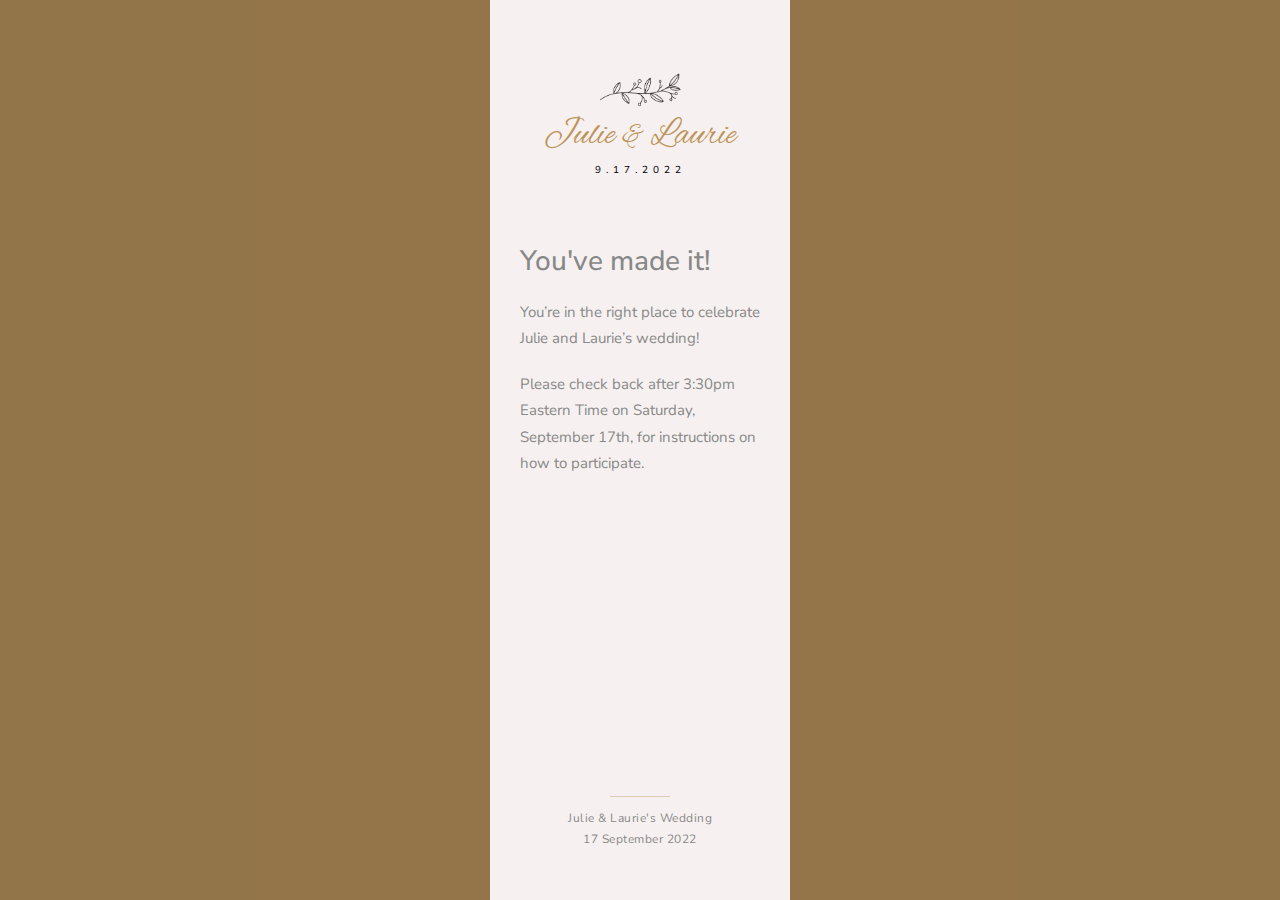
==== index.html @ 687106c5 "initial" ====
<!DOCTYPE html>
<!-- saved from url=(0063)/demo/html/olivia-enrico/demo1/index.html -->
<html lang="en" data-darkreader-mode="dynamic" data-darkreader-scheme="dark" class=" js flexbox canvas canvastext webgl no-touch geolocation postmessage websqldatabase indexeddb hashchange history draganddrop websockets rgba hsla multiplebgs backgroundsize borderimage borderradius boxshadow textshadow opacity cssanimations csscolumns cssgradients cssreflections csstransforms csstransforms3d csstransitions fontface generatedcontent video audio localstorage sessionstorage webworkers no-applicationcache svg inlinesvg smil svgclippaths">
  <head>
    <meta http-equiv="Content-Type" content="text/html; charset=UTF-8">
    
    <style class="darkreader darkreader--invert" media="screen"></style>

    <link rel="stylesheet" href="./assets/overrides.css"/>
    <link rel="stylesheet" href="./assets/base.css"/>

<style class="darkreader darkreader--inline" media="screen"></style>
<style class="darkreader darkreader--variables" media="screen"></style>
<style class="darkreader darkreader--root-vars" media="screen"></style>
<style class="darkreader darkreader--user-agent" media="screen"></style>
    
    <meta http-equiv="X-UA-Compatible" content="IE=edge">
    <title>Julie &amp; Laurie's Wedding</title>
    <meta name="viewport" content="width=device-width, initial-scale=1">
    <link rel="icon" type="image/png" href="/assets/favicon.png">
    <link rel="stylesheet" href="/assets/animate.css"><style class="darkreader darkreader--sync" media="screen"></style>
    <link rel="stylesheet" href="/assets/themify-icons.css"><style class="darkreader darkreader--sync" media="screen"></style>
    <link rel="stylesheet" href="/assets/bootstrap.css"><style class="darkreader darkreader--sync" media="screen"></style>
    <link rel="stylesheet" href="/assets/magnific-popup.css"><style class="darkreader darkreader--sync" media="screen"></style>
    <link rel="stylesheet" href="/assets/owl.carousel.min.css"><style class="darkreader darkreader--sync" media="screen"></style>
    <link rel="stylesheet" href="/assets/owl.theme.default.min.css"><style class="darkreader darkreader--sync" media="screen"></style>
    <link rel="stylesheet" href="/assets/style.css">
    <style class="darkreader darkreader--cors" media="screen"></style><style class="darkreader darkreader--sync" media="screen"></style>
    <script async="" src="/assets/js"></script>
    <meta name="darkreader" content="db9a3a7298bb480bab3e66927689d0e9">
    <style class="darkreader darkreader--override" media="screen"></style>
</head>
<body class="overridden">
    <!-- Preloader -->
    <div class="preloader" style="display: none;">
        <div class="lds-heart">
            <div></div>
        </div>
    </div>
    <!-- Main -->
    <div id="oliven-page">
         <!-- <a href="/" class="js-oliven-nav-toggle oliven-nav-toggle"><i></i></a> -->
        <!-- Sidebar Section -->
        <aside id="oliven-aside" class="overridden">
            <!-- Logo -->
            <div class="oliven-logo">
                <a href="/">
                    <img src="/assets/logo.png" alt="">
                    <span>Julie <small>&amp;</small> Laurie</span>
                    <h6>9.17.2022</h6>
                </a>
            </div>
            <!-- Menu -->
            <!-- <nav class="oliven-main-menu">
                <ul>
                    <li><a href="/demo/html/olivia-enrico/demo1/index.html#home">Home</a></li>
                    <li><a href="/demo/html/olivia-enrico/demo1/index.html#couple">Couple</a></li>
                    <li><a href="/demo/html/olivia-enrico/demo1/index.html#story">Our Story</a></li>
                    <li><a href="/demo/html/olivia-enrico/demo1/index.html#friends">Friends</a></li>
                    <li><a href="/demo/html/olivia-enrico/demo1/index.html#organization">Organization</a></li>
                    <li><a href="/demo/html/olivia-enrico/demo1/index.html#gallery">Gallery</a></li>
                    <li><a href="/demo/html/olivia-enrico/demo1/index.html#whenwhere">When &amp; Where</a></li>
                    <li><a href="/demo/html/olivia-enrico/demo1/index.html#rsvp">R.S.V.P</a></li>
                    <li><a href="/demo/html/olivia-enrico/demo1/index.html#gift">Gift Registry</a></li>
                    <li><a href="/demo/html/olivia-enrico/demo1/blog.html">Blog</a></li>
                </ul>
            </nav> -->
            <h3>You've made it! </h3>
            <p>You’re in the right place to celebrate Julie and Laurie’s wedding!</p>
             
            <p>Please check back after 3:30pm Eastern Time on Saturday, September 17th, for instructions on how to participate.</p>
            <!-- Sidebar Footer -->
            <div class="footer1"> <span class="separator"></span>
                <p>Julie &amp; Laurie's Wedding<br>17 September 2022</p>
            </div>
        </aside>
        <!-- Content Section -->
        <!-- jQuery -->
        <script src="/assets/jquery.min.js"></script>
        <script src="/assets/modernizr-2.6.2.min.js"></script>
        <script src="/assets/jquery.easing.1.3.js"></script>
        <script src="/assets/bootstrap.min.js"></script>
        <script src="/assets/jquery.waypoints.min.js"></script>
        <script src="/assets/sticky-kit.min.js"></script>
        <script src="/assets/isotope.js"></script>
        <script src="/assets/jquery.magnific-popup.min.js"></script>
        <script src="/assets/owl.carousel.min.js"></script>
        <script src="/assets/main.js"></script>
    </div>

<div style="position: static !important;"></div></body></html>
---- assets/overrides.css ----
body.overridden {
  background: rgba(189, 148, 90, 0.75);
}
body.overridden #oliven-aside {
  margin: 0 auto 0 auto;
  position: relative;
  min-height: 100vh;
  min-width: 300px;
}
body.overridden h2, 
body.overridden h3 {
  color: #888;
  font-family: 'Nunito Sans', sans-serif;
}
---- assets/base.css ----
.jfk-bubble.gtx-bubble,
.captcheck_answer_label>input+img,
span#closed_text>img[src^="https://www.gstatic.com/images/branding/googlelogo"],
span[data-href^="https://www.hcaptcha.com/"]>#icon,
#bit-notification-bar-iframe,
::-webkit-calendar-picker-indicator {
  filter: invert(100%) hue-rotate(180deg) brightness(95%) contrast(90%) !important;
}


[data-darkreader-inline-bgcolor] {
  background-color: var(--darkreader-inline-bgcolor) !important;
}
[data-darkreader-inline-bgimage] {
  background-image: var(--darkreader-inline-bgimage) !important;
}
[data-darkreader-inline-border] {
  border-color: var(--darkreader-inline-border) !important;
}
[data-darkreader-inline-border-bottom] {
  border-bottom-color: var(--darkreader-inline-border-bottom) !important;
}
[data-darkreader-inline-border-left] {
  border-left-color: var(--darkreader-inline-border-left) !important;
}
[data-darkreader-inline-border-right] {
  border-right-color: var(--darkreader-inline-border-right) !important;
}
[data-darkreader-inline-border-top] {
  border-top-color: var(--darkreader-inline-border-top) !important;
}
[data-darkreader-inline-boxshadow] {
  box-shadow: var(--darkreader-inline-boxshadow) !important;
}
[data-darkreader-inline-color] {
  color: var(--darkreader-inline-color) !important;
}
[data-darkreader-inline-fill] {
  fill: var(--darkreader-inline-fill) !important;
}
[data-darkreader-inline-stroke] {
  stroke: var(--darkreader-inline-stroke) !important;
}
[data-darkreader-inline-outline] {
  outline-color: var(--darkreader-inline-outline) !important;
}
[data-darkreader-inline-stopcolor] {
  stop-color: var(--darkreader-inline-stopcolor) !important;
}

:root {
  --darkreader-neutral-background: #121415;
  --darkreader-neutral-text: #cdc9c5;
  --darkreader-selection-background: #0049a2;
  --darkreader-selection-text: #dcdbd8;
}

html {
  background-color: #17191a !important;
}
html {
  color-scheme: dark !important;
}
html, body {
  background-color: #17191a;
}
html, body {
  border-color: #6d6659;
  color: #dcdbd8;
}
a {
  color: #308af2;
}
table {
  border-color: #505659;
}
::placeholder {
  color: #a9a299;
}
input:-webkit-autofill,
textarea:-webkit-autofill,
select:-webkit-autofill {
  background-color: #3d4100 !important;
  color: #dcdbd8 !important;
}
::selection {
  background-color: #0049a2 !important;
  color: #dcdbd8 !important;
}
::-moz-selection {
  background-color: #0049a2 !important;
  color: #dcdbd8 !important;
}

html,
body {
    -moz-osx-font-smoothing: grayscale;
    -webkit-font-smoothing: antialiased;
    -moz-font-smoothing: antialiased;
    font-smoothing: antialiased;
}
body {
    font-family: 'Nunito Sans', sans-serif;
    font-size: 15px;
    font-weight: 400;
    line-height: 1.75em;
    color: #888;
}


h1,
h2,
h3,
h4,
h5,
h6 {
    color: #000;
    font-family: 'Cormorant Garamond', serif;
    font-weight: 500;
    line-height: 1.25em;
    margin: 0 0 20px 0;
}

p {
    font-family: 'Nunito Sans', sans-serif;
    font-size: 15px;
    font-weight: 400;
    line-height: 1.75em;
    color: #888;
    margin: 0 0 20px;
}

ul {
    list-style-type: none;
}

a {
    color: #000;
    -webkit-transition: 0.5s;
    -o-transition: 0.5s;
    transition: 0.5s;
}
a:hover,
a:active,
a:focus {
    color: #000;
    outline: none;
    text-decoration: none !important;
}
a:link {
    text-decoration: none;
}
a:focus {
    outline: none;
}
img {
    width: 100%;
    height: auto;
}
.small,
small {
    font-size: 80%;
}
b,
strong {
    color: #000;
    font-weight: 600;
}
span,
a,
a:hover {
    display: inline-block;
    text-decoration: none;
    color: inherit;
}
hr {
    margin-top: 0px;
    margin-bottom: -20px;
    border: 0;
}

table,
th,
tr,
td {
    border: 1px solid #000;
}
th,
tr,
td {
    padding: 10px;
}


button,
input,
optgroup,
select,
textarea {
    font-family: 'Nunito Sans', sans-serif;
}
input[type="password"]:focus,
input[type="email"]:focus,
input[type="text"]:focus,
input[type="file"]:focus,
input[type="radio"]:focus,
input[type="checkbox"]:focus,
textarea:focus {
    outline: none;
    border: 1px solid #ececec;
}
input[type="password"],
input[type="email"],
input[type="text"],
input[type="file"],
textarea,
#message,
#search {
    max-width: 100%;
    margin-bottom: 15px;
    border: none;
    padding: 7px 15px;
    height: auto;
    background-color: #fff;
    -webkit-box-shadow: none;
    box-shadow: none;
    display: block;
    width: 100%;
    font-family: 'Nunito Sans', sans-serif;
    font-size: 15px;
    font-weight: 400;
    line-height: 1.75em;
    color: #000;
    background-image: none;
    border: 1px solid #ececec;
}
input:focus,
textarea:focus {
    border-bottom-width: 1px;
}
input[type="submit"],
input[type="reset"],
input[type="button"],
button {
    font-family: 'Nunito Sans', sans-serif;
    background: #BD945A;
    border: 1px solid #BD945A;
    color: #fff;
    padding: 15px 30px;
    margin: 0;
    font-weight: 400;
    position: relative;
    font-size: 12px;
    text-transform: uppercase;
    letter-spacing: 2px;
    border-radius: 0px;
}
input[type="submit"]:hover,
input[type="reset"]:hover,
input[type="button"]:hover,
button:hover {
    background-color: transparent;
    color: #000;
}
select {
    padding: 10px;
    border-radius: 5px;
}
input[type="radio"],
input[type="checkbox"] {
    display: inline;
}
label {
    color: #777;
    transition: all .3s cubic-bezier(.64, .09, .08, 1);
    display: inline-block;
    -moz-appearance: none;
    display: inline-block;
    vertical-align: middle;
        font-family: 'Nunito Sans', sans-serif;
    font-size: 15px;
    font-weight: 400;
    line-height: 1.75em;
    margin-bottom: 0;
}
input[type=radio]:after,
input[type=radio]:before {
    content: '';
    position: absolute;
    transition: all .3s cubic-bezier(.64, .09, .08, 1)
}
input[type=checkbox] {
    position: relative;
    cursor: pointer;
    margin: 5px 23px 15px 0px;;
    -moz-appearance: none;
     -webkit-appearance: none;
    width: 12px;
}
input[type=checkbox]:before {
    content: '';
    width: 18px;
    height: 18px;
    border: 1px solid #ececec;
    background: #fff;
    position: absolute;
    top: 0px;
    margin-left: -1px;
}
input[type=checkbox]:after {
    font-family: 'themify';
    content: '\e64c';
    color: #BD945A;
    background: transparent;
    position: absolute;
    top: 1px;
    margin-left: -1px;
    left: 0;
    width: 18px;
    height: 18px;
    border: none;
    display: -webkit-inline-flex;
    display: -ms-inline-flexbox;
    display: inline-flex;
    -webkit-align-items: center;
    -ms-flex-align: center;
    align-items: center;
    -webkit-justify-content: center;
    -ms-flex-pack: center;
    justify-content: center;
    opacity: 0;
    transition: opacity .3s cubic-bezier(.64, .09, .08, 1);
    will-change: opacity;
    font-size: 12px;
}
input[type=checkbox]:checked:after {
    opacity: 1
}
input[type=radio] {
    position: relative;
    cursor: pointer;
    margin: 5px 20px 15px 0px;
    -moz-appearance: none;
    -webkit-appearance: none;
    width: 10px;
}
input[type=radio]:before {
    background-color: #fff;
    width: 18px;
    height: 18px;
    border-radius: 50%;
    border: 1px solid #ccc;
    display: inline-block;
    top: 0px;
    left: -4px;
    background-image: radial-gradient(circle, #BD945A 50%, #fff 70%);
    background-size: 0;
    background-position: 50% 50%;
    background-repeat: no-repeat;
    will-change: background-size;
    z-index: 2;
}
input[type=radio]:after {
    width: 20px;
    height: 20px;
    background: #fff;
    border-radius: 50%
}
input[type=radio]:checked:before {
    background-size: 14px 14px
}
.mb-15 {
    margin-bottom: 15px;
}

.form-control {
    -webkit-appearance: none;
    -moz-appearance: none;
    appearance: none;
    -webkit-box-shadow: none;
    box-shadow: none;
    background: transparent;
    border: none;
    border-bottom: 0px solid #e5e5e5;
    height: 54px;
    -webkit-border-radius: 0;
    -moz-border-radius: 0;
    -ms-border-radius: 0;
    border-radius: 0;
    padding: 0;
    font-family: 'Cormorant Garamond', serif;
    font-size: 18px;
    line-height: 1.75em;
    font-weight: 400;
}
.form-control:active,
.form-control:focus {
    outline: none;
    -webkit-box-shadow: none;
    box-shadow: none;
    background-color: #fff;
    border: 1px solid #ececec;
}
#message {
    font-family: 'Nunito Sans', sans-serif;
    height: 130px;
    padding: 12px;
    border: 1px solid #ececec;
}

.p-40 {
        padding: 40px
}

.mb-0 {
    margin-bottom: 0;
}
.mb-30 {
    margin-bottom: 30px;
}
.mb-60 {
    margin-bottom: 60px;
}

.container-fluid {
    padding-right: 30px;
    padding-left: 30px;
}
.container {
    padding-right: 60px;
    padding-left: 60px;
}
.section-padding {
    padding-top: 100px;
    padding-bottom: 100px;
}
.js .animate-box {
    opacity: 0;
}
.clear {
    clear: both;
}
.o-hidden {
    overflow: hidden;
}
.pos-re {
    position: relative;
}
.full-width {
    width: 100% !important;
}
.bg-img {
    background-size: cover;
    background-repeat: no-repeat;
}
.bg-fixed {
    background-attachment: fixed;
}
.bg-cover {
    background-size: cover !important;
}
.v-middle {
    position: absolute;
    width: 100%;
    top: 50%;
    left: 0;
    -webkit-transform: translate(0%, -50%);
    transform: translate(0%, -50%);
}
.valign {
    display: -webkit-box;
    display: -ms-flexbox;
    display: flex;
    -webkit-box-align: center;
    -ms-flex-align: center;
    align-items: center;
}
.bg-pink {
    background-color: #faf8f7;
}
.bg-white {
    background-color: #fff;
}


::-webkit-scrollbar {
    width: 0px;
}
::-webkit-scrollbar-track {
    background: #fff;
}
::-webkit-scrollbar-thumb {
    background: #BD945A;
}
::-webkit-scrollbar-thumb:hover {
    background: #BD945A;
}




::-webkit-selection {
    color: #fff;
    background: rgba(189, 148, 90, 0.75);
}
::-moz-selection {
    color: #fff;
    background: rgba(189, 148, 90, 0.75);
}
::selection {
    color: #fff;
    background: rgba(189, 148, 90, 0.75);
}



.owl-theme .owl-nav.disabled + .owl-dots {
    line-height: .7;
}
.owl-theme .owl-dots .owl-dot span {
    width: 6px;
    height: 6px;
    margin: 0 2px;
    border-radius: 50%;
    background: rgba(0, 0, 0, 0.2);
}
.owl-theme .owl-dots .owl-dot.active span,
.owl-theme .owl-dots .owl-dot:hover span {
    background: #BD945A;
}
.owl-theme .owl-nav [class*=owl-] {
    background-color: #BD945A;
    width: 30px;
    height: 30px;
    line-height: 25px;
    border-radius: 50%;
}
.owl-theme .owl-nav [class*=owl-] {
    color: #FFF;
    font-size: 12px;
    margin: 5px;
    padding: 4px 7px;
    background: #BD945A;
    display: inline-block;
    cursor: pointer;
    border-radius: 3px;
}
.owl-theme .owl-nav [class*=owl-] {
    background-color: transparent;
    border: 1px solid rgba(255, 255, 255, 0.6);
    width: 30px;
    height: 30px;
    line-height: 25px;
    border-radius: 50%;
    color: rgba(255, 255, 255, 0.6);
}
.owl-theme .owl-nav [class*=owl-]:hover {
    background-color: transparent;
    border: 1px solid #BD945A;
    color: #BD945A;
}



#oliven-page {
    width: 100%;
    overflow: hidden;
    position: relative;
}
#oliven-aside {
    padding: 60px 30px;
    width: 22%;
    position: fixed;
    bottom: 0;
    top: 0;
    left: 0;
    overflow-y: scroll;
    z-index: 1001;
    background: #F6F1F0;
    -webkit-transition: 0.5s;
    -o-transition: 0.5s;
    transition: 0.5s;
    scrollbar-width: none;
}


/* @media screen and (max-width: 1200px) {
    #oliven-aside {
        width: 30%;
    }
}
@media screen and (max-width: 768px) {
    #oliven-aside {
        width: 270px;
        -moz-transform: translateX(-270px);
        -webkit-transform: translateX(-270px);
        -ms-transform: translateX(-270px);
        -o-transform: translateX(-270px);
        transform: translateX(-270px);
        padding-top: 30px;
    }
} */
#oliven-aside .oliven-logo {
    text-align: center;
    font-family: 'Cormorant Garamond', serif;
    font-size: 40px;
    font-weight: 600;
    text-transform: uppercase;
    margin-bottom: 60px;
    display: block;
    width: 100%;
    position: relative;
    color: #000;
    line-height: 1.2em;
    letter-spacing: 0px;
}
#oliven-aside .oliven-logo span {
        font-family: 'Alex Brush', cursive;
    font-weight: 400;
    text-transform: none;
    text-align: center;
    font-size: 24px;
    color: #fff;
}
#oliven-aside .oliven-logo h6 {
    font-family: 'Nunito Sans', sans-serif;
    font-weight: 400;
    text-transform: none;
    text-align: center;
    font-size: 10px;
    letter-spacing: 5px;
    color: #000;
    margin-bottom: 5px;
}
#oliven-aside .oliven-logo img {
    width: 90px;
    margin-bottom: 0px;
}
@media screen and (max-width: 768px) {
    #oliven-aside .oliven-logo {
        margin-bottom: 60px;
    }
}
#oliven-aside .oliven-logo a {
    display: inline-block;
}
#oliven-aside .oliven-logo a span {
    display: block;
    font-size: 36px;
    color: #BD945A;
    font-family: 'Alex Brush', cursive;
    font-weight: 400;
    display: block;
    margin-top: 0px;
    text-align: center;
    line-height: 1.5em;
}
#oliven-aside .oliven-logo a i {
    color: #fff;
    font-size: 16px;
    vertical-align: super;
}
#oliven-aside .oliven-main-menu ul {
    text-align: center;
    margin: 0;
    padding: 0;
}
@media screen and (max-width: 768px) {
    #oliven-aside .oliven-main-menu ul {
        margin: 0 0 30px 0;
    }
}
#oliven-aside .oliven-main-menu ul li {
    margin: 3px 0 3px 0;
    padding: 0 0 3px 0;
    list-style: none;
}
#oliven-aside .oliven-main-menu ul li a {
    color: #000;
    text-decoration: none;
    position: relative;
    padding: 0;
    font-family: 'Cormorant Garamond', serif;
    font-weight: 400;
    font-size: 17px;
    line-height: 1.5em;
    letter-spacing: 0.5px;
    -webkit-transition: 0.3s;
    -o-transition: 0.3s;
    transition: 0.3s;
    border-bottom: 1px solid transparent;
}
#oliven-aside .oliven-main-menu ul li a:hover {
    border-bottom: 1px solid #BD945A;
    -webkit-transition: all .5s ease-in-out;
    transition: all .5s ease-in-out
}
#oliven-aside .oliven-main-menu ul li.oliven-active a {
    color: #BD945A;
}
#oliven-aside .oliven-main-menu ul li.oliven-active a:after {
    visibility: visible;
    -webkit-transform: scaleX(1);
    -moz-transform: scaleX(1);
    -ms-transform: scaleX(1);
    -o-transform: scaleX(1);
    transform: scaleX(1);
}
#oliven-aside .oliven-main-menu ul li a span:hover {
    color: #000;
}
#oliven-aside .footer1 {
    position: absolute;
    bottom: 30px;
    right: 0;
    left: 0;
    text-align: center;
}
#oliven-aside .footer1 p {
    font-size: 12px;
    color: #888;
    letter-spacing: 0.5px;
}
#oliven-aside .footer1 img {
    width: 75px;
}
#oliven-aside .footer1 a {
    color: #BD945A;
}
#oliven-aside .separator {
    width: 60px;
    position: relative;
    display: inline-block;
    vertical-align: middle;
     border-bottom: 1px solid rgba(189, 148, 90,0.4);
    margin: 5px auto;
}
@media screen and (max-width: 768px) {
    #oliven-aside .footer1 {
        position: relative;
        padding-top: 60px;
    }
}



#oliven-main {
    width: 78%;
    float: right;
    -webkit-transition: 0.5s;
    -o-transition: 0.5s;
    transition: 0.5s;
}
/* @media screen and (max-width: 1200px) {
    #oliven-main {
        width: 70%;
    }
}
@media screen and (max-width: 768px) {
    #oliven-main {
        width: 100%;
    }
} */



.oliven-nav-toggle {
    cursor: pointer;
    text-decoration: none;
}
.oliven-nav-toggle.active i::before,
.oliven-nav-toggle.active i::after {
    background: #fff;
}
.oliven-nav-toggle.dark.active i::before,
.oliven-nav-toggle.dark.active i::after {
    background: #000;
}
.oliven-nav-toggle:hover,
.oliven-nav-toggle:focus,
.oliven-nav-toggle:active {
    outline: none;
    border-bottom: none !important;
}
.oliven-nav-toggle i {
    position: relative;
    display: -moz-inline-stack;
    display: inline-block;
    zoom: 1;
    width: 19px;
    height: 1px;
    color: #fff;
    font: bold 14px/.4 Helvetica;
    text-transform: uppercase;
    text-indent: -55px;
    background: #fff;
    -webkit-transition: all .2s ease-out;
    -o-transition: all .2s ease-out;
    transition: all .2s ease-out;
    top: -4px;
}
.oliven-nav-toggle i::before,
.oliven-nav-toggle i::after {
    content: '';
    width: 20px;
    height: 1px;
    background: #fff;
    position: absolute;
    left: 0;
    -webkit-transition: 0.2s;
    -o-transition: 0.2s;
    transition: 0.2s;
}
.oliven-nav-toggle.dark i {
    position: relative;
    color: #000;
    background: #000;
    -webkit-transition: all .2s ease-out;
    -o-transition: all .2s ease-out;
    transition: all .2s ease-out;
}
.oliven-nav-toggle.dark i::before,
.oliven-nav-toggle.dark i::after {
    background: #000;
    -webkit-transition: 0.2s;
    -o-transition: 0.2s;
    transition: 0.2s;
}
.oliven-nav-toggle i::before {
    top: -7px;
}
.oliven-nav-toggle i::after {
    bottom: -7px;
}
.oliven-nav-toggle:hover i::before {
    top: -10px;
}
.oliven-nav-toggle:hover i::after {
    bottom: -10px;
}
.oliven-nav-toggle.active i {
    background: transparent;
}
.oliven-nav-toggle.active i::before {
    top: 0;
    -webkit-transform: rotateZ(45deg);
    -moz-transform: rotateZ(45deg);
    -ms-transform: rotateZ(45deg);
    -o-transform: rotateZ(45deg);
    transform: rotateZ(45deg);
}
.oliven-nav-toggle.active i::after {
    bottom: 0;
    -webkit-transform: rotateZ(-45deg);
    -moz-transform: rotateZ(-45deg);
    -ms-transform: rotateZ(-45deg);
    -o-transform: rotateZ(-45deg);
    transform: rotateZ(-45deg);
}
.oliven-nav-toggle {
    position: fixed;
    left: 0px;
    top: 0px;
    z-index: 9999;
    cursor: pointer;
    opacity: 1;
    visibility: hidden;
    padding: 12px 15px;
    -webkit-transition: 0.5s;
    -o-transition: 0.5s;
    transition: 0.5s;
    background: #BD945A;
    margin: 15px 30px;
    border-radius: 50%;
}
@media screen and (max-width: 768px) {
    .oliven-nav-toggle {
        opacity: 1;
        visibility: visible;
    }
}
body.offcanvas {
    overflow-x: hidden;
}
body.offcanvas #oliven-aside {
    -moz-transform: translateX(0);
    -webkit-transform: translateX(0);
    -ms-transform: translateX(0);
    -o-transform: translateX(0);
    transform: translateX(0);
    width: 270px;
    z-index: 999;
    position: fixed;
}
body.offcanvas #oliven-main,
body.offcanvas .oliven-nav-toggle {
    top: 0;
    -moz-transform: translateX(270px);
    -webkit-transform: translateX(270px);
    -ms-transform: translateX(270px);
    -o-transform: translateX(270px);
    transform: translateX(270px);
}



.header {
    min-height: 100vh;
    overflow: hidden;
}
.header .caption .o-hidden {
    display: inline-block;
}
.header .caption h5 {
   font-family: 'Nunito Sans', sans-serif;
    font-size: 20px;
    font-weight: 400;
    letter-spacing: 5px;
    margin-bottom: 0;
    color: #fff;
    text-transform: uppercase;
}
.header .caption h1 {
    font-family: 'Alex Brush', cursive;
    font-weight: 400;
    margin: 0 0 15px 0;
    font-size: 120px;
    color: #FFF;
    display: block;
    line-height: 1em;
    position: relative;
}
.header .caption p {
    color: #fff;
}
@media screen and (max-width: 991px) {
    .header {
        background-position: center center;
    }
    .header .caption h1 {
        font-size: 40px;
    }
    .header .caption h5 {
        font-size: 12px;
    }
}

.header .arrow {
    position: relative;
    top: 27vh;
    width: 100%;
    text-align: center;
    z-index: 8;
}
.header .arrow.bounce {
    -webkit-animation: bounce 2s infinite;
    animation: bounce 2s infinite;
}
.header .arrow i {
    position: relative;
    display: inline-block;
    width: 40px;
    height: 40px;
    line-height: 40px;
    color: #fff;
    font-size: 20px;
}
.header .arrow i:hover:after {
    -webkit-transform: scale(1.2);
    transform: scale(1.2);
    opacity: 0;
    -webkit-transition: all .5s;
    transition: all .5s;
}



.oliven-title {
    color: #000;
    font-family: 'Cormorant Garamond', serif;
    margin-bottom: 0px;
    font-weight: 500;
    font-size: 30px;
    letter-spacing: 1px;
    text-transform: uppercase;
}
.oliven-title span {
    display: block;
}
.oliven-story-title {
    color: #000;
    font-family: 'Cormorant Garamond', serif;
    font-weight: 500;
    font-size: 30px;
    letter-spacing: 1px;
    text-transform: uppercase;
}

.oliven-story-subtitle {
    display: block;
    position: relative;
    top: 12px;
    font-family: 'Alex Brush', cursive;
    font-weight: 400;
    font-size: 30px;
    color: #BD945A;
    line-height: 1.25em;
    margin-bottom: 10px;
}
.oliven-couple-title {
     display: block;
    position: relative;
    top: 12px;
    font-family: 'Alex Brush', cursive;
    font-weight: 400;
    font-size: 60px;
    color: #BD945A;
    line-height: 1.5em;
    margin-bottom: 5px;
}
.oliven-couple-subtitle {
    color: #000;
    font-family: 'Cormorant Garamond', serif;
    font-weight: 400;
    font-size: 18px;
    margin-bottom: 0;
}
.oliven-title-meta {
    display: block;
    position: relative;
    top: 12px;
    font-family: 'Alex Brush', cursive;
    font-weight: 400;
    font-size: 30px;
    color: #BD945A;
    line-height: 1.5em;
    margin-bottom: 10px;
}



.bridegroom .item {
  padding: 30px;
  border-radius: 0px;
  background: #fff;
  position: relative;
  overflow: hidden;
}
.bridegroom .img {
  width: 140px;
  height: 140px;
  border-radius: 50%;
  overflow: hidden;
  float: left;
}
.bridegroom .info {
  margin-left: 160px;
}
.bridegroom .info h6 {
    font-size: 24px;
    margin-bottom: 5px;
}
.bridegroom .info h6 i {
    color: #BD945A;
    font-size: 16px;
}
.bridegroom .info span {
      color: #BD945A;
    font-size: 24px;
    font-weight: 400;
    font-family: 'Alex Brush', cursive;
}
.bridegroom .info p {
    margin-top: 10px;
}
.bridegroom .info .social {
  margin-top: 10px;
}
.bridegroom .info .social a {
  text-align: center;
  width: 35px;
  height: 35px;
  line-height: 35px;
  border-radius: 50%;
  border: 1px solid #eee;
  color: #888;
  margin-right: 10px;
  font-size: 12px;
}
.bridegroom .info .social a:hover {
  background-color: #BD945A;
  border-color: #BD945A;
  color: #fff;
}
.bridegroom .toright .img {
  float: right;
}
.bridegroom .toright .info {
  margin-left: 0;
  margin-right: 160px;
  text-align: right;
}
.bridegroom .toright .info .social a {
  margin-right: 0;
  margin-left: 10px;
}

@media screen and (max-width: 991px) {
.bridegroom .img {
    margin: auto;
    float: none !important;
}
.bridegroom .info {
    margin: 30px 0 0 0 !important;
}
    
    .bridegroom .item, .bridegroom .toright .info {
    text-align: center;
}
    
    }



#countdown {
    text-align: center;
}
#countdown .section-head {
    margin-bottom: 15px;
    z-index: 1;
}
#countdown .section-head span {
    display: block;
    position: relative;
    font-family: 'Nunito Sans', sans-serif;
    font-weight: 400;
    font-size: 18px;
    color: #fff;
    margin-bottom: 0;
}
#countdown .section-head h4 {
    position: relative;
    color: #fff;
    font-family: 'Alex Brush', cursive;
    font-weight: 400;
    font-size: 60px;
    margin-bottom: 0;
}
#countdown .section-head p {
        color: #FFF;
    font-size: 24px;
    margin-bottom: 0;
}
#countdown ul{
    margin-bottom: 0;
    padding: 0;
}
#countdown li {
        font-family: 'Nunito Sans', sans-serif;
    font-weight: 400;
    display: inline-block;
    font-size: 15px;
    list-style-type: none;
    padding: 15px;
    color: #fff;
    line-height: 3em;
    text-align: center;
    text-transform: uppercase;
    letter-spacing: 2px;
}
#countdown li span {
      display: block;
    font-family: 'Nunito Sans', sans-serif;
    font-size: 60px;
    font-weight: 700;
    color: #fff;
    letter-spacing: -1px;
}
@media all and (max-width: 768px) {
  #countdown li {
    font-size: 12px;
    padding: 15px;
  }
  #countdown li span {
    font-size: 60px;
  }
}



.story .story-img {
    position: relative;
}
.story .story-img .img {
    padding: 0 30px 30px 15px;
    position: relative;
}
.story .story-img .img:before {
    content: '';
    position: absolute;
    top: 30px;
    right: 0;
    left: 45px;
    bottom: 0;
    border: 10px solid #BD945A;
}
.story .story-img .img img {
    position: relative;
    z-index: 2;
}
.story .story-img:after {
    content: '';
    width: 90%;
    position: absolute;
    top: -18%;
    bottom: -25%;
    left: 0;
    background-image: url("https://duruthemes.com/demo/html/olivia-enrico/demo1/images/dots.png");
    background-repeat: repeat;
    z-index: -1;
}

.story-img-2 {
    background-size: cover;
    background-position: center center;
    background-repeat: no-repeat;
    position: relative
}

.story-img .story-img-2 {
    width: 30% !important;
    height: 120px;
    position: absolute;
    top: 15px;
    right: 45px;
    z-index: 3;
}



.story-wedding {
    -webkit-animation: rotation 12s infinite linear;
}
@-webkit-keyframes rotation {
    from {
        -webkit-transform: rotate(0deg);
    }
    to {
        -webkit-transform: rotate(359deg);
    }
}


@media screen and (max-width: 991px) {
.story-img .story-img-2 {
    width: 30% !important;
    height: 135px;
    position: absolute;
    top: 40px;
    right: 45px;
}
}


@media screen and (max-width: 768px) {
    .story-img .story-img-2 {
    width: 40% !important;
    height: 120px;
    position: absolute;
    top: 15px;
    right: 45px;
    }
}



.friends .item {
    padding: 30px;
    border-radius: 10px;
    position: relative;
    overflow: hidden;
    background-color: #fff;
}
.friends .img {
    width: 140px;
    height: 140px;
    border-radius: 50%;
    overflow: hidden;
    float: left;
}
.friends .info {
    margin-left: 160px;
}
.friends .info h6 {
    font-size: 24px;
    margin-bottom: 0;
}
.friends .info span {
    color: #BD945A;
    font-size: 24px;
    font-weight: 400;
    font-family: 'Alex Brush', cursive;
    margin-bottom: 10px;
}
.friends .info p {
    margin-bottom: 0;
}
.friends .toright .img {
    float: right;
}
.friends .toright .info {
    margin-left: 0;
    margin-right: 160px;
    text-align: right;
}
@media screen and (max-width: 991px) {
    .friends .item,
    .friends .toright .info {
        text-align: center;
    }
    .friends .img {
        margin: auto;
        float: none !important;
    }
    .friends .info {
        margin: 30px 0 0 0 !important;
    }
}



.organization .bord-box {
  overflow: hidden; 
}
.organization .item-box {
  padding: 60px 30px;
  height: 100%;
  background-color: #fff;
  border: 1px solid #F6F1F0;
  border-right: 0;
  -webkit-transition: all .4s;
  -o-transition: all .4s;
  transition: all .4s; }
.organization .item-box:last-of-type {
    border-right: 1px solid #F6F1F0; 
}
.organization .item-box:hover {
    background-color: rgba(0, 0, 0, 0.6);
    color: #fff; }
.organization .item-box:hover p {
      color: #fff; 
}
.organization .item-box:hover .title {
      color: #FFF; 
}
.organization .item-box .numb {
    font-size: 75px;
    margin-bottom: 15px;
    color: transparent;
    -webkit-text-stroke: 1px #BD945A; 
}
.organization .item-box .title {
   font-size: 21px;
    margin-top: 10px;
    margin-bottom: 15px;
    text-transform: uppercase;
    font-family: 'Cormorant Garamond', serif;
    color: #000;

}
.organization .item-box.bg-img {
    position: relative;
    border: 0;
    z-index: 2; }
.organization .item-box.bg-img:hover:after {
      background: rgba(0, 0, 0, 0.4); 
}
.organization .item-box.bg-img:after {
      content: '';
      position: absolute;
      top: 0;
      left: 0;
      right: 0;
      bottom: 0;
      background: #fff;
      -webkit-transition: all .4s;
      -o-transition: all .4s;
      transition: all .4s;
      z-index: -1; 
}
.organization.item-box:hover .numb, .organization.item-box:hover .title {
      color: #fff; 
}



.seeyou .section-head span {
    color: #fff;
    font-size: 30px;
    margin-bottom: 0;
}
.seeyou .section-head h3 {
    display: block;
    position: relative;
    top: 12px;
    font-family: 'Nunito Sans', sans-serif;
    font-weight: 700;
    font-size: 50px;
    color: #fff;
    margin-bottom: 0;
    line-height: 1em;
}
.seeyou .section-head h4 {
    position: relative;
    color: #fff;
    font-family: 'Alex Brush', cursive;
    font-weight: 400;
    font-size: 60px;
    margin-bottom: 0;
}



.gallery-menu li a {
        cursor: pointer;
    display: block;
    color: #888;
    margin-bottom: 5px;
    padding: 5px 15px;
    transition: all 0.5s;
    margin-top: 5px;
}
.gallery-menu a.active,
.gallery-menu a:hover {
       color: #fff;
    background-color: #BD945A;
}
.gallery-item {
    position: relative;
    padding: 15px;
}
.gallery-box {
    overflow: hidden;
    position: relative;
}
.gallery-box .gallery-img {
    position: relative;
    overflow: hidden;
    border-radius: 0;
}
.gallery-box .gallery-img:after {
    content: " ";
    display: block;
    width: 100%;
    height: 100%;
    position: absolute;
    top: 0;
    left: 0;
    border-radius: 0;
    transition: all 0.27s cubic-bezier(0.3, 0.1, 0.58, 1);
}
.gallery-box .gallery-img>img {
    transition: all 0.3s cubic-bezier(0.3, 0.1, 0.58, 1);
    border-radius: 0;
}
.gallery-box .gallery-detail {
    opacity: 0;
    color: #FFF;
    width: 100%;
    padding: 20px;
    box-sizing: border-box;
    position: absolute;
    left: 0;
    overflow: hidden;
    transition: all 0.27s cubic-bezier(0.3, 0.1, 0.58, 1);
    text-align: center;
}
.gallery-box .gallery-detail h4 {
    font-family: 'Alex Brush', cursive;
    font-weight: 400;
    font-size: 24px;
    color: #fff;
}
.gallery-box .gallery-detail p {
    color: #fff;
}
.gallery-box:hover .gallery-detail {
    top: 50%;
    transform: translate(0, -50%);
    opacity: 1;
}
.gallery-box:hover .gallery-img:after {
    background: rgba(0, 0, 0, 0.4);
}
.gallery-box:hover .gallery-img>img {
    transform: scale(1.05);
}



.whenwhere .item {

}
.whenwhere .item .whenwhere-img {
    position: relative;
    overflow: hidden;
}
.whenwhere .item .whenwhere-img:hover img {
    -webkit-transform: scale(1.1);
    transform: scale(1.1);
}
.whenwhere .item .whenwhere-img img {
    -webkit-transition: all .5s;
    transition: all .5s;
}
.whenwhere .item .content {
    padding: 20px 20px 30px 20px;
    background: #fff;
}
.whenwhere .item .content .tag a {
    color: #888;
    font-style: italic;
}
.whenwhere .item .content .tag a:hover {
    color: #BD945A;
}
.whenwhere .item .content h5 {
    font-size: 21px;
    margin-top: 10px;
    margin-bottom: 15px;
    text-transform: uppercase;
}
.whenwhere .item .content p i {
    color: #BD945A;
}
.whenwhere-entry {
    width: 100%;
    float: left;
    background: #fff;
    margin-bottom: 60px;
    box-shadow: 0 25px 75px rgba(0, 0, 0, 0.05);
}
@media screen and (max-width: 768px) {
    .whenwhere-entry {
        margin-bottom: 45px;
    }
}
.whenwhere-entry .whenwhere-img {
    width: 100%;
    float: left;
    overflow: hidden;
    position: relative;
    z-index: 1;
    margin-bottom: 20px;
}
.whenwhere-entry .whenwhere-img img {
    position: relative;
    max-width: 100%;
    -webkit-transform: scale(1);
    -moz-transform: scale(1);
    -ms-transform: scale(1);
    -o-transform: scale(1);
    transform: scale(1);
    -webkit-transition: 0.3s;
    -o-transition: 0.3s;
    transition: 0.3s;
}
.whenwhere-entry .desc {
    padding: 20px;
}
.whenwhere-entry .desc h3 {
    font-size: 24px;
    line-height: 1.2em;
    font-weight: 400;
    margin-bottom: 15px;
}
.whenwhere-entry .desc h3 a {
    color: #000;
    text-decoration: none;
    font-family: 'Nunito Sans', sans-serif;
    font-weight: 500;
    font-size: 20px;
    text-transform: uppercase;
    letter-spacing: 1px;
}
.whenwhere-entry:hover .whenwhere-img img {
    -webkit-transform: scale(1.1);
    -moz-transform: scale(1.1);
    -ms-transform: scale(1.1);
    -o-transform: scale(1.1);
    transform: scale(1.1);
}



.gift {
    background-color: #fff;
    padding: 30px 0;
}
.gift .owl-carousel {
    margin: 30px 0;
}
.gift .client-logo {
    opacity: 1;
    line-height: 0;
}
.gift .client-logo:hover {
    opacity: 1;
}

.gift img {
    -webkit-filter: grayscale(100%);
    filter: grayscale(100%);
    -webkit-transition: all .5s;
    transition: all .5s;
}

.gift img:hover {
    -webkit-filter: none;
    filter: none;
}




.btn {
    padding: 0;
}
.buttono {
    position: relative;
    line-height: 1em;
}
.buttono a {
    font-family: 'Nunito Sans', sans-serif;
    background: #BD945A;
    border: 1px solid #BD945A;
    color: #fff;
    padding: 10px 20px;
    margin: 0;
    font-weight: 500;
    position: relative;
    font-size: 12px;
    text-transform: uppercase;
    letter-spacing: 2px;
}
.buttono a:after {
    content: '';
    width: 0;
    height: 100%;
    position: absolute;
    bottom: 0;
    left: 100%;
    z-index: 1;
    background: #fff;
    color: #000;
    -webkit-transition: all 0.3s ease;
    transition: all 0.3s ease;
}
.buttono a span {
    position: relative;
    z-index: 2;
}
.buttono a:hover:after {
    width: 100%;
    left: 0;
    -webkit-transition: width 0.3s ease;
    transition: width 0.3s ease;
}

.buttono a:hover,
.buttono a:hover span {
    color: #000;
}



.footer2 {
    padding: 90px 30px;
    background: #faf8f7;
}
.footer2 img { 
    width: 90px;
    margin-bottom: 10px;
}
.footer2 h2,
.footer2 h2 a {
    font-family: 'Cormorant Garamond', serif;
    font-size: 36px;
    font-weight: 500;
    display: block;
    width: 100%;
    position: relative;
    color: #000;
    line-height: 1em;
    letter-spacing: 0px;
    margin-bottom: 0;
}
.footer2 h2 a span,
.footer2 h2 span {
     display: block;
    font-family: 'Alex Brush', cursive;
    font-weight: 400;
    color: #000;
}
.footer2 h2 a i {
    color: #000;
    font-size: 16px;
    vertical-align: super;
}
.footer2 h6 {
    color: #888;
    margin-bottom: 0;
    text-transform: uppercase;
    letter-spacing: 2px;
    font-size: 14px;
}
.footer2 p {
    font-family: 'Cormorant Garamond', serif;
    font-size: 18px;
    font-style: italic;
    color: #888;
}
.footer2 .copyright {
    color: #888;
}
@media screen and (max-width: 768px) {
    .footer2 {
        padding: 100px 30px 80px 30px;
        text-align: center;
    }
}



.preloader{
  width: 100%;
  height: 100%;
  background: #fff;
  position: fixed;
  top: 0;
  left: 0;
  z-index: 10000;
  display: flex;
  align-items: center;
  justify-content: center;
}

.lds-heart {
  display: inline-block;
  position: relative;
  width: 64px;
  height: 64px;
  transform: rotate(45deg);
  transform-origin: 32px 32px;
}
.lds-heart div {
  top: 23px;
  left: 19px;
  position: absolute;
  width: 26px;
  height: 26px;
  background: #BD945A;
  animation: lds-heart 1.2s infinite cubic-bezier(0.215, 0.61, 0.355, 1);
}
.lds-heart div:after,
.lds-heart div:before {
  content: " ";
  position: absolute;
  display: block;
  width: 26px;
  height: 26px;
  background: #BD945A;
}
.lds-heart div:before {
  left: -17px;
  border-radius: 50% 0 0 50%;
}
.lds-heart div:after {
  top: -17px;
  border-radius: 50% 50% 0 0;
}
@keyframes lds-heart {
  0% {
    transform: scale(0.95);
  }
  5% {
    transform: scale(1.1);
  }
  39% {
    transform: scale(0.85);
  }
  45% {
    transform: scale(1);
  }
  60% {
    transform: scale(0.95);
  }
  100% {
    transform: scale(0.9);
  }
}



.blog .item {
    padding: 60px 30px;
    position: relative;
    background-size: cover;
    background-position: 50% 0% !important;
    margin-bottom: 30px;
}
.blog .item:before {
    content: "";
    position: absolute;
    top: 0;
    left: 0;
    right: 0;
    bottom: 0;
    background: rgba(12, 12, 12, 0.7);
}
.blog .item:hover:after {
    opacity: 0;
}
.blog .item:hover h5,
.blog .item:hover p,
.blog .item:hover span {
    color: #fff;
}
.blog .item:after {
    content: "";
    position: absolute;
    top: 0;
    left: 0;
    right: 0;
    bottom: 0;
    background: #fff;
    z-index: 1;
    -webkit-transition: all .4s;
    transition: all .4s;
}
.blog .item .content {
    position: relative;
    z-index: 7;
}
.blog .item h5 {
    font-size: 27px;
    line-height: 1.75em;
    font-weight: 400;
    text-transform: uppercase;
    letter-spacing: 2px;
    margin-bottom: 30px;
}
.blog .item .info {
    margin-bottom: 15px;
}
.blog .item .info span {
    margin-right: 10px;
    font-family: 'Old Standard TT', serif;
    font-size: 12px;
    text-transform: uppercase;
    color: #AAA;
    font-weight: 400;
}
.blog .item .info span:last-child {
    margin: 0;
}
.blog .item .info span i {
    padding-right: 4px;
}
.blog .item p {
    margin-bottom: 30px;
}
.blog .item .more {
    font-weight: 500;
}
.blog .item .more:hover i {
    padding-left: 10px;
}
.blog .item .more i {
    padding-left: 2px;
    -webkit-transition: all .4s;
    transition: all .4s;
}

.blog-page .item {
    margin-bottom: 60px;
}
.blog-page .post-img {
    position: relative;
    overflow: hidden;
}
.blog-page .post-img:hover img {
    -webkit-transform: scale(1.1, 1.1);
    transform: scale(1.1, 1.1);
}
.blog-page .post-img a {
    display: block;
}
.blog-page .post-img img {
    -webkit-transition: all .4s;
    transition: all .4s;
}
.blog-page .post-cont {
    padding: 20px 0 0 0;
    background-color: #fff;
}
.blog-page .post-cont .tag,
.blog-page .post-cont .date {
    display: block;
    font-size: 10px;
    text-transform: uppercase;
    color: #888;
    font-weight: 400;
    letter-spacing: 2px;
}
.blog-page .post-cont .tag:hover,
.blog-page .post-cont .date:hover {
  color: #BD945A;  
}
.blog-page .post-cont h5 {
    font-size: 27px;
    margin-bottom: 15px;
}
.blog-page .post-cont h5 a {
    color: #000;
}
.blog-page .post-cont h5 a:hover {
    color: #BD945A;
}
.blog-page .post-cont .info {
    margin-top: 0px;
    font-size: 12px;
    text-align: right;
}
.blog-page .post-cont .info a {
    font-size: 12px;
    color: #000;
}
.blog-page .post-cont .info a:last-of-type {
    float: right;
}

.blog-sidebar .widget {
    background: #faf8f7;
    padding: 30px;
    margin-bottom: 30px;
    overflow: hidden;
}
.blog-sidebar .widget ul {
    margin-bottom: 0;
    padding: 0;
}
.blog-sidebar .widget ul li {
    font-size: 15px;
    line-height: 1.5em;
    margin-bottom: 10px;
}
.blog-sidebar .widget ul li:hover {
    color: #BD945A;
}
.blog-sidebar .widget ul li a {
    color: #888;
}
.blog-sidebar .widget ul li a.active {
    color: #BD945A;
}
.blog-sidebar .widget ul li a:hover {
    color: #BD945A;
}
.blog-sidebar .widget ul li:last-child {
    margin-bottom: 0;
}
.blog-sidebar .widget ul li i {
    font-size: 9px;
    margin-right: 10px;
}
.blog-sidebar .widget .recent li {
    display: block;
    overflow: hidden;
}
.blog-sidebar .widget .recent .thum {
    width: 90px;
    overflow: hidden;
    float: left;
}
.blog-sidebar .widget .recent a {
    display: block;
    margin-left: 105px;
}
.blog-sidebar .widget-title {
    margin-bottom: 30px;
}
.blog-sidebar .widget-title h6 {
    padding-bottom: 0;
    border-bottom: 1px solid #f1eaea;
    font-size: 21px;
    line-height: 1.75em;
    margin-bottom: 15px;
    text-transform: uppercase;
    letter-spacing: 1px;
}
.blog-sidebar .search form {
    position: relative;
}
.blog-sidebar .search form input {
    width: 100%;
    padding: 10px;
    border: 0;
    background: #fff;
    margin-bottom: 0;
}
.blog-sidebar .search form button {
    position: absolute;
    right: 0;
    top: 0;
    background-color: transparent;
    color: #000;
    border: 0;
    padding: 10px;
    cursor: pointer;
}
.blog-sidebar .tags li {
    margin: 3px !important;
    padding: 6px 16px;
    border: 1px solid #f1eaea;
    color: #888 !important;
    float: left;
}
.blog-sidebar ul.tags li a {
    font-size: 14px;
    color: #888;
}
.blog-sidebar ul.tags li:hover,
.blog-sidebar ul.tags li a:hover {
    color: #fff;
    background-color: #BD945A;
}
.blog-comment-section {
    padding-top: 60px;
    margin-bottom: 0px;
}
.blog-post-comment-wrap {
    display: flex;
    margin-bottom: 60px;
}
.blog-user-comment {
    margin-right: 30px;
    flex: 0 0 auto;
}
.blog-user-comment img {
    border-radius: 100%;
}
.blog-user-content {
    margin-right: 26px;
}
.blog-user-content h3 {
    font-size: 21px;
    color: #000;
    margin: 0 0 15px;
}
.blog-user-content h3 span {
    font-size: 11px;
    color: #888;
    font-weight: 400;
    margin-left: 20px;
    letter-spacing: 1px;
    text-transform: uppercase;
    font-family: 'Nunito Sans', sans-serif;
}
.blog-repay {
    font-size: 13px;
    line-height: 1.75em;
    color: #000 !important;
    margin: 0;
    font-weight: 400;
}

.blog-pagination-wrap {
    padding: 0;
    margin: 30px 0 0 0;
    text-align: center;
}
.blog-pagination-wrap li {
    display: inline-block;
    margin: 0 5px;
    border-radius: 100%;
    border: 1px solid #f5eeeb;
}
.blog-pagination-wrap li a {
    background: #fff;
    display: inline-block;
    width: 40px;
    height: 40px;
    line-height: 40px;
    text-align: center;
    color: #888;
    font-weight: 300;
    border-radius: 100%;
}
.blog-pagination-wrap li a:hover {
    opacity: 1;
    text-decoration: none;
    background-color: #BD945A;
    border: 1px solid #BD945A;
    color: #fff;
}
.blog-pagination-wrap li a.active {
    background-color: #BD945A;
    border: 1px solid #BD945A;
    color: #fff;
}
.blog-pagination-wrap li a i { 
    font-size: 11px;
}
@media screen and (max-width: 768px) {
    .blog-pagination-wrap {
        padding: 0 0 60px 0;
        margin: 0;
        text-align: center;
    }
}




@media screen and (max-width: 991px) {
    
    .container {
    padding-right: 30px;
    padding-left: 30px;
    }
    .oliven-couple-title {
    font-size: 32px;
    line-height: 1.2em;
    margin-bottom: 15px;
}
    .oliven-couple-subtitle {
    font-size: 18px;
}
    #countdown .section-head h4 {
    font-size: 32px;
    line-height: 1em;
}
    .seeyou .section-head h4 {
    font-size: 32px;
    margin-bottom: 5px;
        line-height: 1em;
}
    .seeyou .section-head h3 {
    font-size: 32px;
    }  
    
    .p-40 {
    padding: 20px;
    margin: 0 15px;
}
}

@media (max-width: 992px) {
    .bg-fixed {
        background-attachment: scroll !important;
    }
}


.vimvixen-hint {
  background-color: #754f00 !important;
  border-color: #cda712 !important;
  color: #e7dcbe !important;
}
::placeholder {
  opacity: 0.5 !important;
}
#edge-translate-panel-body,
.MuiTypography-body1,
.nfe-quote-text {
  color: var(--darkreader-neutral-text) !important;
}
gr-main-header {
  background-color: #0e3745 !important;
}
.tou-z65h9k,
.tou-mignzq,
.tou-1b6i2ox,
.tou-lnqlqk {
  background-color: var(--darkreader-neutral-background) !important;
}
.tou-75mvi {
  background-color: #031e27 !important;
}
.tou-ta9e87,
.tou-1w3fhi0,
.tou-1b8t2us,
.tou-py7lfi,
.tou-1lpmd9d,
.tou-1frrtv8,
.tou-17ezmgn {
  background-color: #090909 !important;
}
.tou-uknfeu {
  background-color: #211503 !important;
}
.tou-6i3zyv {
  background-color: #185367 !important;
}
embed[type="application/pdf"][src="about:blank"] { filter: invert(100%) contrast(90%); }
---- assets/themify-icons.css ----
@font-face {
	font-family: 'themify';
	src:url('../fonts/themify.eot');
	src:url('../fonts/themify.eot?#iefix') format('embedded-opentype'),
		url('../fonts/themify.woff') format('woff'),
		url('../fonts/themify.ttf') format('truetype'),
		url('../fonts/themify.svg') format('svg');
	font-weight: normal;
	font-style: normal;
}

[class^="ti-"], [class*=" ti-"] {
	font-family: 'themify';
	speak: none;
	font-style: normal;
	font-weight: normal;
	font-variant: normal;
	text-transform: none;
	line-height: 1;

	/* Better Font Rendering =========== */
	-webkit-font-smoothing: antialiased;
	-moz-osx-font-smoothing: grayscale;
}

.ti-wand:before {
	content: "\e600";
}
.ti-volume:before {
	content: "\e601";
}
.ti-user:before {
	content: "\e602";
}
.ti-unlock:before {
	content: "\e603";
}
.ti-unlink:before {
	content: "\e604";
}
.ti-trash:before {
	content: "\e605";
}
.ti-thought:before {
	content: "\e606";
}
.ti-target:before {
	content: "\e607";
}
.ti-tag:before {
	content: "\e608";
}
.ti-tablet:before {
	content: "\e609";
}
.ti-star:before {
	content: "\e60a";
}
.ti-spray:before {
	content: "\e60b";
}
.ti-signal:before {
	content: "\e60c";
}
.ti-shopping-cart:before {
	content: "\e60d";
}
.ti-shopping-cart-full:before {
	content: "\e60e";
}
.ti-settings:before {
	content: "\e60f";
}
.ti-search:before {
	content: "\e610";
}
.ti-zoom-in:before {
	content: "\e611";
}
.ti-zoom-out:before {
	content: "\e612";
}
.ti-cut:before {
	content: "\e613";
}
.ti-ruler:before {
	content: "\e614";
}
.ti-ruler-pencil:before {
	content: "\e615";
}
.ti-ruler-alt:before {
	content: "\e616";
}
.ti-bookmark:before {
	content: "\e617";
}
.ti-bookmark-alt:before {
	content: "\e618";
}
.ti-reload:before {
	content: "\e619";
}
.ti-plus:before {
	content: "\e61a";
}
.ti-pin:before {
	content: "\e61b";
}
.ti-pencil:before {
	content: "\e61c";
}
.ti-pencil-alt:before {
	content: "\e61d";
}
.ti-paint-roller:before {
	content: "\e61e";
}
.ti-paint-bucket:before {
	content: "\e61f";
}
.ti-na:before {
	content: "\e620";
}
.ti-mobile:before {
	content: "\e621";
}
.ti-minus:before {
	content: "\e622";
}
.ti-medall:before {
	content: "\e623";
}
.ti-medall-alt:before {
	content: "\e624";
}
.ti-marker:before {
	content: "\e625";
}
.ti-marker-alt:before {
	content: "\e626";
}
.ti-arrow-up:before {
	content: "\e627";
}
.ti-arrow-right:before {
	content: "\e628";
}
.ti-arrow-left:before {
	content: "\e629";
}
.ti-arrow-down:before {
	content: "\e62a";
}
.ti-lock:before {
	content: "\e62b";
}
.ti-location-arrow:before {
	content: "\e62c";
}
.ti-link:before {
	content: "\e62d";
}
.ti-layout:before {
	content: "\e62e";
}
.ti-layers:before {
	content: "\e62f";
}
.ti-layers-alt:before {
	content: "\e630";
}
.ti-key:before {
	content: "\e631";
}
.ti-import:before {
	content: "\e632";
}
.ti-image:before {
	content: "\e633";
}
.ti-heart:before {
	content: "\e634";
}
.ti-heart-broken:before {
	content: "\e635";
}
.ti-hand-stop:before {
	content: "\e636";
}
.ti-hand-open:before {
	content: "\e637";
}
.ti-hand-drag:before {
	content: "\e638";
}
.ti-folder:before {
	content: "\e639";
}
.ti-flag:before {
	content: "\e63a";
}
.ti-flag-alt:before {
	content: "\e63b";
}
.ti-flag-alt-2:before {
	content: "\e63c";
}
.ti-eye:before {
	content: "\e63d";
}
.ti-export:before {
	content: "\e63e";
}
.ti-exchange-vertical:before {
	content: "\e63f";
}
.ti-desktop:before {
	content: "\e640";
}
.ti-cup:before {
	content: "\e641";
}
.ti-crown:before {
	content: "\e642";
}
.ti-comments:before {
	content: "\e643";
}
.ti-comment:before {
	content: "\e644";
}
.ti-comment-alt:before {
	content: "\e645";
}
.ti-close:before {
	content: "\e646";
}
.ti-clip:before {
	content: "\e647";
}
.ti-angle-up:before {
	content: "\e648";
}
.ti-angle-right:before {
	content: "\e649";
}
.ti-angle-left:before {
	content: "\e64a";
}
.ti-angle-down:before {
	content: "\e64b";
}
.ti-check:before {
	content: "\e64c";
}
.ti-check-box:before {
	content: "\e64d";
}
.ti-camera:before {
	content: "\e64e";
}
.ti-announcement:before {
	content: "\e64f";
}
.ti-brush:before {
	content: "\e650";
}
.ti-briefcase:before {
	content: "\e651";
}
.ti-bolt:before {
	content: "\e652";
}
.ti-bolt-alt:before {
	content: "\e653";
}
.ti-blackboard:before {
	content: "\e654";
}
.ti-bag:before {
	content: "\e655";
}
.ti-move:before {
	content: "\e656";
}
.ti-arrows-vertical:before {
	content: "\e657";
}
.ti-arrows-horizontal:before {
	content: "\e658";
}
.ti-fullscreen:before {
	content: "\e659";
}
.ti-arrow-top-right:before {
	content: "\e65a";
}
.ti-arrow-top-left:before {
	content: "\e65b";
}
.ti-arrow-circle-up:before {
	content: "\e65c";
}
.ti-arrow-circle-right:before {
	content: "\e65d";
}
.ti-arrow-circle-left:before {
	content: "\e65e";
}
.ti-arrow-circle-down:before {
	content: "\e65f";
}
.ti-angle-double-up:before {
	content: "\e660";
}
.ti-angle-double-right:before {
	content: "\e661";
}
.ti-angle-double-left:before {
	content: "\e662";
}
.ti-angle-double-down:before {
	content: "\e663";
}
.ti-zip:before {
	content: "\e664";
}
.ti-world:before {
	content: "\e665";
}
.ti-wheelchair:before {
	content: "\e666";
}
.ti-view-list:before {
	content: "\e667";
}
.ti-view-list-alt:before {
	content: "\e668";
}
.ti-view-grid:before {
	content: "\e669";
}
.ti-uppercase:before {
	content: "\e66a";
}
.ti-upload:before {
	content: "\e66b";
}
.ti-underline:before {
	content: "\e66c";
}
.ti-truck:before {
	content: "\e66d";
}
.ti-timer:before {
	content: "\e66e";
}
.ti-ticket:before {
	content: "\e66f";
}
.ti-thumb-up:before {
	content: "\e670";
}
.ti-thumb-down:before {
	content: "\e671";
}
.ti-text:before {
	content: "\e672";
}
.ti-stats-up:before {
	content: "\e673";
}
.ti-stats-down:before {
	content: "\e674";
}
.ti-split-v:before {
	content: "\e675";
}
.ti-split-h:before {
	content: "\e676";
}
.ti-smallcap:before {
	content: "\e677";
}
.ti-shine:before {
	content: "\e678";
}
.ti-shift-right:before {
	content: "\e679";
}
.ti-shift-left:before {
	content: "\e67a";
}
.ti-shield:before {
	content: "\e67b";
}
.ti-notepad:before {
	content: "\e67c";
}
.ti-server:before {
	content: "\e67d";
}
.ti-quote-right:before {
	content: "\e67e";
}
.ti-quote-left:before {
	content: "\e67f";
}
.ti-pulse:before {
	content: "\e680";
}
.ti-printer:before {
	content: "\e681";
}
.ti-power-off:before {
	content: "\e682";
}
.ti-plug:before {
	content: "\e683";
}
.ti-pie-chart:before {
	content: "\e684";
}
.ti-paragraph:before {
	content: "\e685";
}
.ti-panel:before {
	content: "\e686";
}
.ti-package:before {
	content: "\e687";
}
.ti-music:before {
	content: "\e688";
}
.ti-music-alt:before {
	content: "\e689";
}
.ti-mouse:before {
	content: "\e68a";
}
.ti-mouse-alt:before {
	content: "\e68b";
}
.ti-money:before {
	content: "\e68c";
}
.ti-microphone:before {
	content: "\e68d";
}
.ti-menu:before {
	content: "\e68e";
}
.ti-menu-alt:before {
	content: "\e68f";
}
.ti-map:before {
	content: "\e690";
}
.ti-map-alt:before {
	content: "\e691";
}
.ti-loop:before {
	content: "\e692";
}
.ti-location-pin:before {
	content: "\e693";
}
.ti-list:before {
	content: "\e694";
}
.ti-light-bulb:before {
	content: "\e695";
}
.ti-Italic:before {
	content: "\e696";
}
.ti-info:before {
	content: "\e697";
}
.ti-infinite:before {
	content: "\e698";
}
.ti-id-badge:before {
	content: "\e699";
}
.ti-hummer:before {
	content: "\e69a";
}
.ti-home:before {
	content: "\e69b";
}
.ti-help:before {
	content: "\e69c";
}
.ti-headphone:before {
	content: "\e69d";
}
.ti-harddrives:before {
	content: "\e69e";
}
.ti-harddrive:before {
	content: "\e69f";
}
.ti-gift:before {
	content: "\e6a0";
}
.ti-game:before {
	content: "\e6a1";
}
.ti-filter:before {
	content: "\e6a2";
}
.ti-files:before {
	content: "\e6a3";
}
.ti-file:before {
	content: "\e6a4";
}
.ti-eraser:before {
	content: "\e6a5";
}
.ti-envelope:before {
	content: "\e6a6";
}
.ti-download:before {
	content: "\e6a7";
}
.ti-direction:before {
	content: "\e6a8";
}
.ti-direction-alt:before {
	content: "\e6a9";
}
.ti-dashboard:before {
	content: "\e6aa";
}
.ti-control-stop:before {
	content: "\e6ab";
}
.ti-control-shuffle:before {
	content: "\e6ac";
}
.ti-control-play:before {
	content: "\e6ad";
}
.ti-control-pause:before {
	content: "\e6ae";
}
.ti-control-forward:before {
	content: "\e6af";
}
.ti-control-backward:before {
	content: "\e6b0";
}
.ti-cloud:before {
	content: "\e6b1";
}
.ti-cloud-up:before {
	content: "\e6b2";
}
.ti-cloud-down:before {
	content: "\e6b3";
}
.ti-clipboard:before {
	content: "\e6b4";
}
.ti-car:before {
	content: "\e6b5";
}
.ti-calendar:before {
	content: "\e6b6";
}
.ti-book:before {
	content: "\e6b7";
}
.ti-bell:before {
	content: "\e6b8";
}
.ti-basketball:before {
	content: "\e6b9";
}
.ti-bar-chart:before {
	content: "\e6ba";
}
.ti-bar-chart-alt:before {
	content: "\e6bb";
}
.ti-back-right:before {
	content: "\e6bc";
}
.ti-back-left:before {
	content: "\e6bd";
}
.ti-arrows-corner:before {
	content: "\e6be";
}
.ti-archive:before {
	content: "\e6bf";
}
.ti-anchor:before {
	content: "\e6c0";
}
.ti-align-right:before {
	content: "\e6c1";
}
.ti-align-left:before {
	content: "\e6c2";
}
.ti-align-justify:before {
	content: "\e6c3";
}
.ti-align-center:before {
	content: "\e6c4";
}
.ti-alert:before {
	content: "\e6c5";
}
.ti-alarm-clock:before {
	content: "\e6c6";
}
.ti-agenda:before {
	content: "\e6c7";
}
.ti-write:before {
	content: "\e6c8";
}
.ti-window:before {
	content: "\e6c9";
}
.ti-widgetized:before {
	content: "\e6ca";
}
.ti-widget:before {
	content: "\e6cb";
}
.ti-widget-alt:before {
	content: "\e6cc";
}
.ti-wallet:before {
	content: "\e6cd";
}
.ti-video-clapper:before {
	content: "\e6ce";
}
.ti-video-camera:before {
	content: "\e6cf";
}
.ti-vector:before {
	content: "\e6d0";
}
.ti-themify-logo:before {
	content: "\e6d1";
}
.ti-themify-favicon:before {
	content: "\e6d2";
}
.ti-themify-favicon-alt:before {
	content: "\e6d3";
}
.ti-support:before {
	content: "\e6d4";
}
.ti-stamp:before {
	content: "\e6d5";
}
.ti-split-v-alt:before {
	content: "\e6d6";
}
.ti-slice:before {
	content: "\e6d7";
}
.ti-shortcode:before {
	content: "\e6d8";
}
.ti-shift-right-alt:before {
	content: "\e6d9";
}
.ti-shift-left-alt:before {
	content: "\e6da";
}
.ti-ruler-alt-2:before {
	content: "\e6db";
}
.ti-receipt:before {
	content: "\e6dc";
}
.ti-pin2:before {
	content: "\e6dd";
}
.ti-pin-alt:before {
	content: "\e6de";
}
.ti-pencil-alt2:before {
	content: "\e6df";
}
.ti-palette:before {
	content: "\e6e0";
}
.ti-more:before {
	content: "\e6e1";
}
.ti-more-alt:before {
	content: "\e6e2";
}
.ti-microphone-alt:before {
	content: "\e6e3";
}
.ti-magnet:before {
	content: "\e6e4";
}
.ti-line-double:before {
	content: "\e6e5";
}
.ti-line-dotted:before {
	content: "\e6e6";
}
.ti-line-dashed:before {
	content: "\e6e7";
}
.ti-layout-width-full:before {
	content: "\e6e8";
}
.ti-layout-width-default:before {
	content: "\e6e9";
}
.ti-layout-width-default-alt:before {
	content: "\e6ea";
}
.ti-layout-tab:before {
	content: "\e6eb";
}
.ti-layout-tab-window:before {
	content: "\e6ec";
}
.ti-layout-tab-v:before {
	content: "\e6ed";
}
.ti-layout-tab-min:before {
	content: "\e6ee";
}
.ti-layout-slider:before {
	content: "\e6ef";
}
.ti-layout-slider-alt:before {
	content: "\e6f0";
}
.ti-layout-sidebar-right:before {
	content: "\e6f1";
}
.ti-layout-sidebar-none:before {
	content: "\e6f2";
}
.ti-layout-sidebar-left:before {
	content: "\e6f3";
}
.ti-layout-placeholder:before {
	content: "\e6f4";
}
.ti-layout-menu:before {
	content: "\e6f5";
}
.ti-layout-menu-v:before {
	content: "\e6f6";
}
.ti-layout-menu-separated:before {
	content: "\e6f7";
}
.ti-layout-menu-full:before {
	content: "\e6f8";
}
.ti-layout-media-right-alt:before {
	content: "\e6f9";
}
.ti-layout-media-right:before {
	content: "\e6fa";
}
.ti-layout-media-overlay:before {
	content: "\e6fb";
}
.ti-layout-media-overlay-alt:before {
	content: "\e6fc";
}
.ti-layout-media-overlay-alt-2:before {
	content: "\e6fd";
}
.ti-layout-media-left-alt:before {
	content: "\e6fe";
}
.ti-layout-media-left:before {
	content: "\e6ff";
}
.ti-layout-media-center-alt:before {
	content: "\e700";
}
.ti-layout-media-center:before {
	content: "\e701";
}
.ti-layout-list-thumb:before {
	content: "\e702";
}
.ti-layout-list-thumb-alt:before {
	content: "\e703";
}
.ti-layout-list-post:before {
	content: "\e704";
}
.ti-layout-list-large-image:before {
	content: "\e705";
}
.ti-layout-line-solid:before {
	content: "\e706";
}
.ti-layout-grid4:before {
	content: "\e707";
}
.ti-layout-grid3:before {
	content: "\e708";
}
.ti-layout-grid2:before {
	content: "\e709";
}
.ti-layout-grid2-thumb:before {
	content: "\e70a";
}
.ti-layout-cta-right:before {
	content: "\e70b";
}
.ti-layout-cta-left:before {
	content: "\e70c";
}
.ti-layout-cta-center:before {
	content: "\e70d";
}
.ti-layout-cta-btn-right:before {
	content: "\e70e";
}
.ti-layout-cta-btn-left:before {
	content: "\e70f";
}
.ti-layout-column4:before {
	content: "\e710";
}
.ti-layout-column3:before {
	content: "\e711";
}
.ti-layout-column2:before {
	content: "\e712";
}
.ti-layout-accordion-separated:before {
	content: "\e713";
}
.ti-layout-accordion-merged:before {
	content: "\e714";
}
.ti-layout-accordion-list:before {
	content: "\e715";
}
.ti-ink-pen:before {
	content: "\e716";
}
.ti-info-alt:before {
	content: "\e717";
}
.ti-help-alt:before {
	content: "\e718";
}
.ti-headphone-alt:before {
	content: "\e719";
}
.ti-hand-point-up:before {
	content: "\e71a";
}
.ti-hand-point-right:before {
	content: "\e71b";
}
.ti-hand-point-left:before {
	content: "\e71c";
}
.ti-hand-point-down:before {
	content: "\e71d";
}
.ti-gallery:before {
	content: "\e71e";
}
.ti-face-smile:before {
	content: "\e71f";
}
.ti-face-sad:before {
	content: "\e720";
}
.ti-credit-card:before {
	content: "\e721";
}
.ti-control-skip-forward:before {
	content: "\e722";
}
.ti-control-skip-backward:before {
	content: "\e723";
}
.ti-control-record:before {
	content: "\e724";
}
.ti-control-eject:before {
	content: "\e725";
}
.ti-comments-smiley:before {
	content: "\e726";
}
.ti-brush-alt:before {
	content: "\e727";
}
.ti-youtube:before {
	content: "\e728";
}
.ti-vimeo:before {
	content: "\e729";
}
.ti-twitter:before {
	content: "\e72a";
}
.ti-time:before {
	content: "\e72b";
}
.ti-tumblr:before {
	content: "\e72c";
}
.ti-skype:before {
	content: "\e72d";
}
.ti-share:before {
	content: "\e72e";
}
.ti-share-alt:before {
	content: "\e72f";
}
.ti-rocket:before {
	content: "\e730";
}
.ti-pinterest:before {
	content: "\e731";
}
.ti-new-window:before {
	content: "\e732";
}
.ti-microsoft:before {
	content: "\e733";
}
.ti-list-ol:before {
	content: "\e734";
}
.ti-linkedin:before {
	content: "\e735";
}
.ti-layout-sidebar-2:before {
	content: "\e736";
}
.ti-layout-grid4-alt:before {
	content: "\e737";
}
.ti-layout-grid3-alt:before {
	content: "\e738";
}
.ti-layout-grid2-alt:before {
	content: "\e739";
}
.ti-layout-column4-alt:before {
	content: "\e73a";
}
.ti-layout-column3-alt:before {
	content: "\e73b";
}
.ti-layout-column2-alt:before {
	content: "\e73c";
}
.ti-instagram:before {
	content: "\e73d";
}
.ti-google:before {
	content: "\e73e";
}
.ti-github:before {
	content: "\e73f";
}
.ti-flickr:before {
	content: "\e740";
}
.ti-facebook:before {
	content: "\e741";
}
.ti-dropbox:before {
	content: "\e742";
}
.ti-dribbble:before {
	content: "\e743";
}
.ti-apple:before {
	content: "\e744";
}
.ti-android:before {
	content: "\e745";
}
.ti-save:before {
	content: "\e746";
}
.ti-save-alt:before {
	content: "\e747";
}
.ti-yahoo:before {
	content: "\e748";
}
.ti-wordpress:before {
	content: "\e749";
}
.ti-vimeo-alt:before {
	content: "\e74a";
}
.ti-twitter-alt:before {
	content: "\e74b";
}
.ti-tumblr-alt:before {
	content: "\e74c";
}
.ti-trello:before {
	content: "\e74d";
}
.ti-stack-overflow:before {
	content: "\e74e";
}
.ti-soundcloud:before {
	content: "\e74f";
}
.ti-sharethis:before {
	content: "\e750";
}
.ti-sharethis-alt:before {
	content: "\e751";
}
.ti-reddit:before {
	content: "\e752";
}
.ti-pinterest-alt:before {
	content: "\e753";
}
.ti-microsoft-alt:before {
	content: "\e754";
}
.ti-linux:before {
	content: "\e755";
}
.ti-jsfiddle:before {
	content: "\e756";
}
.ti-joomla:before {
	content: "\e757";
}
.ti-html5:before {
	content: "\e758";
}
.ti-flickr-alt:before {
	content: "\e759";
}
.ti-email:before {
	content: "\e75a";
}
.ti-drupal:before {
	content: "\e75b";
}
.ti-dropbox-alt:before {
	content: "\e75c";
}
.ti-css3:before {
	content: "\e75d";
}
.ti-rss:before {
	content: "\e75e";
}
.ti-rss-alt:before {
	content: "\e75f";
}
---- assets/style.css ----
/* ----------------------------------------------------------------
[Table of contents]

01. Google Fonts
02. Default style
03. Scrollbar
04. Selection
05. Owl Carousel custom style
06. Sidebar style
07. Main style
08. Navigation style
09. Header style
10. Title style
11. Bride & Groom style
12. Wedding Countdown style
13. Our Story style
14. Friends style
15. Organization style
16. See You style
17. Gallery style
18. Gift Registry style
19. When & Where style
20. Gift style
21. Button style
22. Blog & Post style
23. Footer style
24. Media Query style

------------------------------------------------------------------- */


/* ===== Google Fonts ===== */
@import url('https://fonts.googleapis.com/css2?family=Alex+Brush&family=Cormorant+Garamond:ital,wght@0,300;0,400;0,500;0,600;0,700;1,300;1,400;1,500;1,600;1,700&family=Nunito+Sans:ital,wght@0,300;0,400;0,600;0,700;1,300;1,400;1,600;1,700&display=swap');



/* ===== Default style ===== */
html,
body {
    -moz-osx-font-smoothing: grayscale;
    -webkit-font-smoothing: antialiased;
    -moz-font-smoothing: antialiased;
    font-smoothing: antialiased;
}
body {
    font-family: 'Nunito Sans', sans-serif;
    font-size: 15px;
    font-weight: 400;
    line-height: 1.75em;
    color: #888;
}
/*** typography ***/
/* headings */
h1,
h2,
h3,
h4,
h5,
h6 {
    color: #000;
    font-family: 'Cormorant Garamond', serif;
    font-weight: 500;
    line-height: 1.25em;
    margin: 0 0 20px 0;
}
/* paragraph */
p {
    font-family: 'Nunito Sans', sans-serif;
    font-size: 15px;
    font-weight: 400;
    line-height: 1.75em;
    color: #888;
    margin: 0 0 20px;
}
/* lists */
ul {
    list-style-type: none;
}
/* links */
a {
    color: #000;
    -webkit-transition: 0.5s;
    -o-transition: 0.5s;
    transition: 0.5s;
}
a:hover,
a:active,
a:focus {
    color: #000;
    outline: none;
    text-decoration: none !important;
}
a:link {
    text-decoration: none;
}
a:focus {
    outline: none;
}
img {
    width: 100%;
    height: auto;
}
.small,
small {
    font-size: 80%;
}
b,
strong {
    color: #000;
    font-weight: 600;
}
span,
a,
a:hover {
    display: inline-block;
    text-decoration: none;
    color: inherit;
}
hr {
    margin-top: 0px;
    margin-bottom: -20px;
    border: 0;
}
/* table */
table,
th,
tr,
td {
    border: 1px solid #000;
}
th,
tr,
td {
    padding: 10px;
}
/*** form element ***/
/* text field */
button,
input,
optgroup,
select,
textarea {
    font-family: 'Nunito Sans', sans-serif;
}
input[type="password"]:focus,
input[type="email"]:focus,
input[type="text"]:focus,
input[type="file"]:focus,
input[type="radio"]:focus,
input[type="checkbox"]:focus,
textarea:focus {
    outline: none;
    border: 1px solid #ececec;
}
input[type="password"],
input[type="email"],
input[type="text"],
input[type="file"],
textarea,
#message,
#search {
    max-width: 100%;
    margin-bottom: 15px;
    border: none;
    padding: 7px 15px;
    height: auto;
    background-color: #fff;
    -webkit-box-shadow: none;
    box-shadow: none;
    display: block;
    width: 100%;
    font-family: 'Nunito Sans', sans-serif;
    font-size: 15px;
    font-weight: 400;
    line-height: 1.75em;
    color: #000;
    background-image: none;
    border: 1px solid #ececec;
}
input:focus,
textarea:focus {
    border-bottom-width: 1px;
}
input[type="submit"],
input[type="reset"],
input[type="button"],
button {
    font-family: 'Nunito Sans', sans-serif;
    background: #BD945A;
    border: 1px solid #BD945A;
    color: #fff;
    padding: 15px 30px;
    margin: 0;
    font-weight: 400;
    position: relative;
    font-size: 12px;
    text-transform: uppercase;
    letter-spacing: 2px;
    border-radius: 0px;
}
input[type="submit"]:hover,
input[type="reset"]:hover,
input[type="button"]:hover,
button:hover {
    background-color: transparent;
    color: #000;
}
select {
    padding: 10px;
    border-radius: 5px;
}
input[type="radio"],
input[type="checkbox"] {
    display: inline;
}
label {
    color: #777;
    transition: all .3s cubic-bezier(.64, .09, .08, 1);
    display: inline-block;
    -moz-appearance: none;
    display: inline-block;
    vertical-align: middle;
        font-family: 'Nunito Sans', sans-serif;
    font-size: 15px;
    font-weight: 400;
    line-height: 1.75em;
    margin-bottom: 0;
}
input[type=radio]:after,
input[type=radio]:before {
    content: '';
    position: absolute;
    transition: all .3s cubic-bezier(.64, .09, .08, 1)
}
input[type=checkbox] {
    position: relative;
    cursor: pointer;
    margin: 5px 23px 15px 0px;;
    -moz-appearance: none;
     -webkit-appearance: none;
    width: 12px;
}
input[type=checkbox]:before {
    content: '';
    width: 18px;
    height: 18px;
    border: 1px solid #ececec;
    background: #fff;
    position: absolute;
    top: 0px;
    margin-left: -1px;
}
input[type=checkbox]:after {
    font-family: 'themify';
    content: '\e64c';
    color: #BD945A;
    background: transparent;
    position: absolute;
    top: 1px;
    margin-left: -1px;
    left: 0;
    width: 18px;
    height: 18px;
    border: none;
    display: -webkit-inline-flex;
    display: -ms-inline-flexbox;
    display: inline-flex;
    -webkit-align-items: center;
    -ms-flex-align: center;
    align-items: center;
    -webkit-justify-content: center;
    -ms-flex-pack: center;
    justify-content: center;
    opacity: 0;
    transition: opacity .3s cubic-bezier(.64, .09, .08, 1);
    will-change: opacity;
    font-size: 12px;
}
input[type=checkbox]:checked:after {
    opacity: 1
}
input[type=radio] {
    position: relative;
    cursor: pointer;
    margin: 5px 20px 15px 0px;
    -moz-appearance: none;
    -webkit-appearance: none;
    width: 10px;
}
input[type=radio]:before {
    background-color: #fff;
    width: 18px;
    height: 18px;
    border-radius: 50%;
    border: 1px solid #ccc;
    display: inline-block;
    top: 0px;
    left: -4px;
    background-image: radial-gradient(circle, #BD945A 50%, #fff 70%);
    background-size: 0;
    background-position: 50% 50%;
    background-repeat: no-repeat;
    will-change: background-size;
    z-index: 2;
}
input[type=radio]:after {
    width: 20px;
    height: 20px;
    background: #fff;
    border-radius: 50%
}
input[type=radio]:checked:before {
    background-size: 14px 14px
}
.mb-15 {
    margin-bottom: 15px;
}

.form-control {
    -webkit-appearance: none;
    -moz-appearance: none;
    appearance: none;
    -webkit-box-shadow: none;
    box-shadow: none;
    background: transparent;
    border: none;
    border-bottom: 0px solid #e5e5e5;
    height: 54px;
    -webkit-border-radius: 0;
    -moz-border-radius: 0;
    -ms-border-radius: 0;
    border-radius: 0;
    padding: 0;
    font-family: 'Cormorant Garamond', serif;
    font-size: 18px;
    line-height: 1.75em;
    font-weight: 400;
}
.form-control:active,
.form-control:focus {
    outline: none;
    -webkit-box-shadow: none;
    box-shadow: none;
    background-color: #fff;
    border: 1px solid #ececec;
}
#message {
    font-family: 'Nunito Sans', sans-serif;
    height: 130px;
    padding: 12px;
    border: 1px solid #ececec;
}
/* padding */
.p-40 {
        padding: 40px
}
/* margin */
.mb-0 {
    margin-bottom: 0;
}
.mb-30 {
    margin-bottom: 30px;
}
.mb-60 {
    margin-bottom: 60px;
}
/* important */
.container-fluid {
    padding-right: 30px;
    padding-left: 30px;
}
.container {
    padding-right: 60px;
    padding-left: 60px;
}
.section-padding {
    padding-top: 100px;
    padding-bottom: 100px;
}
.js .animate-box {
    opacity: 0;
}
.clear {
    clear: both;
}
.o-hidden {
    overflow: hidden;
}
.pos-re {
    position: relative;
}
.full-width {
    width: 100% !important;
}
.bg-img {
    background-size: cover;
    background-repeat: no-repeat;
}
.bg-fixed {
    background-attachment: fixed;
}
.bg-cover {
    background-size: cover !important;
}
.v-middle {
    position: absolute;
    width: 100%;
    top: 50%;
    left: 0;
    -webkit-transform: translate(0%, -50%);
    transform: translate(0%, -50%);
}
.valign {
    display: -webkit-box;
    display: -ms-flexbox;
    display: flex;
    -webkit-box-align: center;
    -ms-flex-align: center;
    align-items: center;
}
.bg-pink {
    background-color: #faf8f7;
}
.bg-white {
    background-color: #fff;
}

/* ===== Scrollbar ===== */
::-webkit-scrollbar {
    width: 0px;
}
::-webkit-scrollbar-track {
    background: #fff;
}
::-webkit-scrollbar-thumb {
    background: #BD945A;
}
::-webkit-scrollbar-thumb:hover {
    background: #BD945A;
}



/* ===== Selection ===== */
::-webkit-selection {
    color: #fff;
    background: rgba(189, 148, 90, 0.75);
}
::-moz-selection {
    color: #fff;
    background: rgba(189, 148, 90, 0.75);
}
::selection {
    color: #fff;
    background: rgba(189, 148, 90, 0.75);
}


/* ===== Owl Carousel custom style ===== */
.owl-theme .owl-nav.disabled + .owl-dots {
    line-height: .7;
}
.owl-theme .owl-dots .owl-dot span {
    width: 6px;
    height: 6px;
    margin: 0 2px;
    border-radius: 50%;
    background: rgba(0, 0, 0, 0.2);
}
.owl-theme .owl-dots .owl-dot.active span,
.owl-theme .owl-dots .owl-dot:hover span {
    background: #BD945A;
}
.owl-theme .owl-nav [class*=owl-] {
    background-color: #BD945A;
    width: 30px;
    height: 30px;
    line-height: 25px;
    border-radius: 50%;
}
.owl-theme .owl-nav [class*=owl-] {
    color: #FFF;
    font-size: 12px;
    margin: 5px;
    padding: 4px 7px;
    background: #BD945A;
    display: inline-block;
    cursor: pointer;
    border-radius: 3px;
}
.owl-theme .owl-nav [class*=owl-] {
    background-color: transparent;
    border: 1px solid rgba(255, 255, 255, 0.6);
    width: 30px;
    height: 30px;
    line-height: 25px;
    border-radius: 50%;
    color: rgba(255, 255, 255, 0.6);
}
.owl-theme .owl-nav [class*=owl-]:hover {
    background-color: transparent;
    border: 1px solid #BD945A;
    color: #BD945A;
}


/* ===== Sidebar style ===== */
#oliven-page {
    width: 100%;
    overflow: hidden;
    position: relative;
}
#oliven-aside {
    padding: 60px 30px;
    width: 22%;
    position: fixed;
    bottom: 0;
    top: 0;
    left: 0;
    overflow-y: scroll;
    z-index: 1001;
    background: #F6F1F0;
    -webkit-transition: 0.5s;
    -o-transition: 0.5s;
    transition: 0.5s;
    scrollbar-width: none;
}


/* @media screen and (max-width: 1200px) {
    #oliven-aside {
        width: 30%;
    }
}
@media screen and (max-width: 768px) {
    #oliven-aside {
        width: 270px;
        -moz-transform: translateX(-270px);
        -webkit-transform: translateX(-270px);
        -ms-transform: translateX(-270px);
        -o-transform: translateX(-270px);
        transform: translateX(-270px);
        padding-top: 30px;
    }
} */
#oliven-aside .oliven-logo {
    text-align: center;
    font-family: 'Cormorant Garamond', serif;
    font-size: 40px;
    font-weight: 600;
    text-transform: uppercase;
    margin-bottom: 60px;
    display: block;
    width: 100%;
    position: relative;
    color: #000;
    line-height: 1.2em;
    letter-spacing: 0px;
}
#oliven-aside .oliven-logo span {
        font-family: 'Alex Brush', cursive;
    font-weight: 400;
    text-transform: none;
    text-align: center;
    font-size: 24px;
    color: #fff;
}
#oliven-aside .oliven-logo h6 {
    font-family: 'Nunito Sans', sans-serif;
    font-weight: 400;
    text-transform: none;
    text-align: center;
    font-size: 10px;
    letter-spacing: 5px;
    color: #000;
    margin-bottom: 5px;
}
#oliven-aside .oliven-logo img {
    width: 90px;
    margin-bottom: 0px;
}
@media screen and (max-width: 768px) {
    #oliven-aside .oliven-logo {
        margin-bottom: 60px;
    }
}
#oliven-aside .oliven-logo a {
    display: inline-block;
}
#oliven-aside .oliven-logo a span {
    display: block;
    font-size: 36px;
    color: #BD945A;
    font-family: 'Alex Brush', cursive;
    font-weight: 400;
    display: block;
    margin-top: 0px;
    text-align: center;
    line-height: 1.5em;
}
#oliven-aside .oliven-logo a i {
    color: #fff;
    font-size: 16px;
    vertical-align: super;
}
#oliven-aside .oliven-main-menu ul {
    text-align: center;
    margin: 0;
    padding: 0;
}
@media screen and (max-width: 768px) {
    #oliven-aside .oliven-main-menu ul {
        margin: 0 0 30px 0;
    }
}
#oliven-aside .oliven-main-menu ul li {
    margin: 3px 0 3px 0;
    padding: 0 0 3px 0;
    list-style: none;
}
#oliven-aside .oliven-main-menu ul li a {
    color: #000;
    text-decoration: none;
    position: relative;
    padding: 0;
    font-family: 'Cormorant Garamond', serif;
    font-weight: 400;
    font-size: 17px;
    line-height: 1.5em;
    letter-spacing: 0.5px;
    -webkit-transition: 0.3s;
    -o-transition: 0.3s;
    transition: 0.3s;
    border-bottom: 1px solid transparent;
}
#oliven-aside .oliven-main-menu ul li a:hover {
    border-bottom: 1px solid #BD945A;
    -webkit-transition: all .5s ease-in-out;
    transition: all .5s ease-in-out
}
#oliven-aside .oliven-main-menu ul li.oliven-active a {
    color: #BD945A;
}
#oliven-aside .oliven-main-menu ul li.oliven-active a:after {
    visibility: visible;
    -webkit-transform: scaleX(1);
    -moz-transform: scaleX(1);
    -ms-transform: scaleX(1);
    -o-transform: scaleX(1);
    transform: scaleX(1);
}
#oliven-aside .oliven-main-menu ul li a span:hover {
    color: #000;
}
#oliven-aside .footer1 {
    position: absolute;
    bottom: 30px;
    right: 0;
    left: 0;
    text-align: center;
}
#oliven-aside .footer1 p {
    font-size: 12px;
    color: #888;
    letter-spacing: 0.5px;
}
#oliven-aside .footer1 img {
    width: 75px;
}
#oliven-aside .footer1 a {
    color: #BD945A;
}
#oliven-aside .separator {
    width: 60px;
    position: relative;
    display: inline-block;
    vertical-align: middle;
     border-bottom: 1px solid rgba(189, 148, 90,0.4);
    margin: 5px auto;
}
@media screen and (max-width: 768px) {
    #oliven-aside .footer1 {
        position: relative;
        padding-top: 60px;
    }
}


/* ===== Main style ===== */
#oliven-main {
    width: 78%;
    float: right;
    -webkit-transition: 0.5s;
    -o-transition: 0.5s;
    transition: 0.5s;
}
@media screen and (max-width: 1200px) {
    #oliven-main {
        width: 70%;
    }
}
@media screen and (max-width: 768px) {
    #oliven-main {
        width: 100%;
    }
}


/* ===== Navigation styles ===== */
.oliven-nav-toggle {
    cursor: pointer;
    text-decoration: none;
}
.oliven-nav-toggle.active i::before,
.oliven-nav-toggle.active i::after {
    background: #fff;
}
.oliven-nav-toggle.dark.active i::before,
.oliven-nav-toggle.dark.active i::after {
    background: #000;
}
.oliven-nav-toggle:hover,
.oliven-nav-toggle:focus,
.oliven-nav-toggle:active {
    outline: none;
    border-bottom: none !important;
}
.oliven-nav-toggle i {
    position: relative;
    display: -moz-inline-stack;
    display: inline-block;
    zoom: 1;
    width: 19px;
    height: 1px;
    color: #fff;
    font: bold 14px/.4 Helvetica;
    text-transform: uppercase;
    text-indent: -55px;
    background: #fff;
    -webkit-transition: all .2s ease-out;
    -o-transition: all .2s ease-out;
    transition: all .2s ease-out;
    top: -4px;
}
.oliven-nav-toggle i::before,
.oliven-nav-toggle i::after {
    content: '';
    width: 20px;
    height: 1px;
    background: #fff;
    position: absolute;
    left: 0;
    -webkit-transition: 0.2s;
    -o-transition: 0.2s;
    transition: 0.2s;
}
.oliven-nav-toggle.dark i {
    position: relative;
    color: #000;
    background: #000;
    -webkit-transition: all .2s ease-out;
    -o-transition: all .2s ease-out;
    transition: all .2s ease-out;
}
.oliven-nav-toggle.dark i::before,
.oliven-nav-toggle.dark i::after {
    background: #000;
    -webkit-transition: 0.2s;
    -o-transition: 0.2s;
    transition: 0.2s;
}
.oliven-nav-toggle i::before {
    top: -7px;
}
.oliven-nav-toggle i::after {
    bottom: -7px;
}
.oliven-nav-toggle:hover i::before {
    top: -10px;
}
.oliven-nav-toggle:hover i::after {
    bottom: -10px;
}
.oliven-nav-toggle.active i {
    background: transparent;
}
.oliven-nav-toggle.active i::before {
    top: 0;
    -webkit-transform: rotateZ(45deg);
    -moz-transform: rotateZ(45deg);
    -ms-transform: rotateZ(45deg);
    -o-transform: rotateZ(45deg);
    transform: rotateZ(45deg);
}
.oliven-nav-toggle.active i::after {
    bottom: 0;
    -webkit-transform: rotateZ(-45deg);
    -moz-transform: rotateZ(-45deg);
    -ms-transform: rotateZ(-45deg);
    -o-transform: rotateZ(-45deg);
    transform: rotateZ(-45deg);
}
.oliven-nav-toggle {
    position: fixed;
    left: 0px;
    top: 0px;
    z-index: 9999;
    cursor: pointer;
    opacity: 1;
    visibility: hidden;
    padding: 12px 15px;
    -webkit-transition: 0.5s;
    -o-transition: 0.5s;
    transition: 0.5s;
    background: #BD945A;
    margin: 15px 30px;
    border-radius: 50%;
}
@media screen and (max-width: 768px) {
    .oliven-nav-toggle {
        opacity: 1;
        visibility: visible;
    }
}
body.offcanvas {
    overflow-x: hidden;
}
body.offcanvas #oliven-aside {
    -moz-transform: translateX(0);
    -webkit-transform: translateX(0);
    -ms-transform: translateX(0);
    -o-transform: translateX(0);
    transform: translateX(0);
    width: 270px;
    z-index: 999;
    position: fixed;
}
body.offcanvas #oliven-main,
body.offcanvas .oliven-nav-toggle {
    top: 0;
    -moz-transform: translateX(270px);
    -webkit-transform: translateX(270px);
    -ms-transform: translateX(270px);
    -o-transform: translateX(270px);
    transform: translateX(270px);
}


/* ======= Header style ======= */
.header {
    min-height: 100vh;
    overflow: hidden;
}
.header .caption .o-hidden {
    display: inline-block;
}
.header .caption h5 {
   font-family: 'Nunito Sans', sans-serif;
    font-size: 20px;
    font-weight: 400;
    letter-spacing: 5px;
    margin-bottom: 0;
    color: #fff;
    text-transform: uppercase;
}
.header .caption h1 {
    font-family: 'Alex Brush', cursive;
    font-weight: 400;
    margin: 0 0 15px 0;
    font-size: 120px;
    color: #FFF;
    display: block;
    line-height: 1em;
    position: relative;
}
.header .caption p {
    color: #fff;
}
@media screen and (max-width: 991px) {
    .header {
        background-position: center center;
    }
    .header .caption h1 {
        font-size: 40px;
    }
    .header .caption h5 {
        font-size: 12px;
    }
}
/* bounce */
.header .arrow {
    position: relative;
    top: 27vh;
    width: 100%;
    text-align: center;
    z-index: 8;
}
.header .arrow.bounce {
    -webkit-animation: bounce 2s infinite;
    animation: bounce 2s infinite;
}
.header .arrow i {
    position: relative;
    display: inline-block;
    width: 40px;
    height: 40px;
    line-height: 40px;
    color: #fff;
    font-size: 20px;
}
.header .arrow i:hover:after {
    -webkit-transform: scale(1.2);
    transform: scale(1.2);
    opacity: 0;
    -webkit-transition: all .5s;
    transition: all .5s;
}


/* ===== Title style ===== */
.oliven-title {
    color: #000;
    font-family: 'Cormorant Garamond', serif;
    margin-bottom: 0px;
    font-weight: 500;
    font-size: 30px;
    letter-spacing: 1px;
    text-transform: uppercase;
}
.oliven-title span {
    display: block;
}
.oliven-story-title {
    color: #000;
    font-family: 'Cormorant Garamond', serif;
    font-weight: 500;
    font-size: 30px;
    letter-spacing: 1px;
    text-transform: uppercase;
}

.oliven-story-subtitle {
    display: block;
    position: relative;
    top: 12px;
    font-family: 'Alex Brush', cursive;
    font-weight: 400;
    font-size: 30px;
    color: #BD945A;
    line-height: 1.25em;
    margin-bottom: 10px;
}
.oliven-couple-title {
     display: block;
    position: relative;
    top: 12px;
    font-family: 'Alex Brush', cursive;
    font-weight: 400;
    font-size: 60px;
    color: #BD945A;
    line-height: 1.5em;
    margin-bottom: 5px;
}
.oliven-couple-subtitle {
    color: #000;
    font-family: 'Cormorant Garamond', serif;
    font-weight: 400;
    font-size: 18px;
    margin-bottom: 0;
}
.oliven-title-meta {
    display: block;
    position: relative;
    top: 12px;
    font-family: 'Alex Brush', cursive;
    font-weight: 400;
    font-size: 30px;
    color: #BD945A;
    line-height: 1.5em;
    margin-bottom: 10px;
}


/* ======= Bride & Groom style ======= */
.bridegroom .item {
  padding: 30px;
  border-radius: 0px;
  background: #fff;
  position: relative;
  overflow: hidden;
}
.bridegroom .img {
  width: 140px;
  height: 140px;
  border-radius: 50%;
  overflow: hidden;
  float: left;
}
.bridegroom .info {
  margin-left: 160px;
}
.bridegroom .info h6 {
    font-size: 24px;
    margin-bottom: 5px;
}
.bridegroom .info h6 i {
    color: #BD945A;
    font-size: 16px;
}
.bridegroom .info span {
      color: #BD945A;
    font-size: 24px;
    font-weight: 400;
    font-family: 'Alex Brush', cursive;
}
.bridegroom .info p {
    margin-top: 10px;
}
.bridegroom .info .social {
  margin-top: 10px;
}
.bridegroom .info .social a {
  text-align: center;
  width: 35px;
  height: 35px;
  line-height: 35px;
  border-radius: 50%;
  border: 1px solid #eee;
  color: #888;
  margin-right: 10px;
  font-size: 12px;
}
.bridegroom .info .social a:hover {
  background-color: #BD945A;
  border-color: #BD945A;
  color: #fff;
}
.bridegroom .toright .img {
  float: right;
}
.bridegroom .toright .info {
  margin-left: 0;
  margin-right: 160px;
  text-align: right;
}
.bridegroom .toright .info .social a {
  margin-right: 0;
  margin-left: 10px;
}

@media screen and (max-width: 991px) {
.bridegroom .img {
    margin: auto;
    float: none !important;
}
.bridegroom .info {
    margin: 30px 0 0 0 !important;
}
    
    .bridegroom .item, .bridegroom .toright .info {
    text-align: center;
}
    
    }


/* ======= Wedding Countdown style ======= */
#countdown {
    text-align: center;
}
#countdown .section-head {
    margin-bottom: 15px;
    z-index: 1;
}
#countdown .section-head span {
    display: block;
    position: relative;
    font-family: 'Nunito Sans', sans-serif;
    font-weight: 400;
    font-size: 18px;
    color: #fff;
    margin-bottom: 0;
}
#countdown .section-head h4 {
    position: relative;
    color: #fff;
    font-family: 'Alex Brush', cursive;
    font-weight: 400;
    font-size: 60px;
    margin-bottom: 0;
}
#countdown .section-head p {
        color: #FFF;
    font-size: 24px;
    margin-bottom: 0;
}
#countdown ul{
    margin-bottom: 0;
    padding: 0;
}
#countdown li {
        font-family: 'Nunito Sans', sans-serif;
    font-weight: 400;
    display: inline-block;
    font-size: 15px;
    list-style-type: none;
    padding: 15px;
    color: #fff;
    line-height: 3em;
    text-align: center;
    text-transform: uppercase;
    letter-spacing: 2px;
}
#countdown li span {
      display: block;
    font-family: 'Nunito Sans', sans-serif;
    font-size: 60px;
    font-weight: 700;
    color: #fff;
    letter-spacing: -1px;
}
@media all and (max-width: 768px) {
  #countdown li {
    font-size: 12px;
    padding: 15px;
  }
  #countdown li span {
    font-size: 60px;
  }
}


/* ======= Our Story style ======= */
.story .story-img {
    position: relative;
}
.story .story-img .img {
    padding: 0 30px 30px 15px;
    position: relative;
}
.story .story-img .img:before {
    content: '';
    position: absolute;
    top: 30px;
    right: 0;
    left: 45px;
    bottom: 0;
    border: 10px solid #BD945A;
}
.story .story-img .img img {
    position: relative;
    z-index: 2;
}
.story .story-img:after {
    content: '';
    width: 90%;
    position: absolute;
    top: -18%;
    bottom: -25%;
    left: 0;
    background-image: url(../images/dots.png);
    background-repeat: repeat;
    z-index: -1;
}

.story-img-2 {
    background-size: cover;
    background-position: center center;
    background-repeat: no-repeat;
    position: relative
}

.story-img .story-img-2 {
    width: 30% !important;
    height: 120px;
    position: absolute;
    top: 15px;
    right: 45px;
    z-index: 3;
}

/* story-wedding */

.story-wedding {
    -webkit-animation: rotation 12s infinite linear;
}
@-webkit-keyframes rotation {
    from {
        -webkit-transform: rotate(0deg);
    }
    to {
        -webkit-transform: rotate(359deg);
    }
}


@media screen and (max-width: 991px) {
.story-img .story-img-2 {
    width: 30% !important;
    height: 135px;
    position: absolute;
    top: 40px;
    right: 45px;
}
}


@media screen and (max-width: 768px) {
    .story-img .story-img-2 {
    width: 40% !important;
    height: 120px;
    position: absolute;
    top: 15px;
    right: 45px;
    }
}


/* ======= Friends style ======= */
.friends .item {
    padding: 30px;
    border-radius: 10px;
    position: relative;
    overflow: hidden;
    background-color: #fff;
}
.friends .img {
    width: 140px;
    height: 140px;
    border-radius: 50%;
    overflow: hidden;
    float: left;
}
.friends .info {
    margin-left: 160px;
}
.friends .info h6 {
    font-size: 24px;
    margin-bottom: 0;
}
.friends .info span {
    color: #BD945A;
    font-size: 24px;
    font-weight: 400;
    font-family: 'Alex Brush', cursive;
    margin-bottom: 10px;
}
.friends .info p {
    margin-bottom: 0;
}
.friends .toright .img {
    float: right;
}
.friends .toright .info {
    margin-left: 0;
    margin-right: 160px;
    text-align: right;
}
@media screen and (max-width: 991px) {
    .friends .item,
    .friends .toright .info {
        text-align: center;
    }
    .friends .img {
        margin: auto;
        float: none !important;
    }
    .friends .info {
        margin: 30px 0 0 0 !important;
    }
}


/* ===== Organization style  ===== */
.organization .bord-box {
  overflow: hidden; 
}
.organization .item-box {
  padding: 60px 30px;
  height: 100%;
  background-color: #fff;
  border: 1px solid #F6F1F0;
  border-right: 0;
  -webkit-transition: all .4s;
  -o-transition: all .4s;
  transition: all .4s; }
.organization .item-box:last-of-type {
    border-right: 1px solid #F6F1F0; 
}
.organization .item-box:hover {
    background-color: rgba(0, 0, 0, 0.6);
    color: #fff; }
.organization .item-box:hover p {
      color: #fff; 
}
.organization .item-box:hover .title {
      color: #FFF; 
}
.organization .item-box .numb {
    font-size: 75px;
    margin-bottom: 15px;
    color: transparent;
    -webkit-text-stroke: 1px #BD945A; 
}
.organization .item-box .title {
   font-size: 21px;
    margin-top: 10px;
    margin-bottom: 15px;
    text-transform: uppercase;
    font-family: 'Cormorant Garamond', serif;
    color: #000;

}
.organization .item-box.bg-img {
    position: relative;
    border: 0;
    z-index: 2; }
.organization .item-box.bg-img:hover:after {
      background: rgba(0, 0, 0, 0.4); 
}
.organization .item-box.bg-img:after {
      content: '';
      position: absolute;
      top: 0;
      left: 0;
      right: 0;
      bottom: 0;
      background: #fff;
      -webkit-transition: all .4s;
      -o-transition: all .4s;
      transition: all .4s;
      z-index: -1; 
}
.organization.item-box:hover .numb, .organization.item-box:hover .title {
      color: #fff; 
}


/* ======= See You style ======= */
.seeyou .section-head span {
    color: #fff;
    font-size: 30px;
    margin-bottom: 0;
}
.seeyou .section-head h3 {
    display: block;
    position: relative;
    top: 12px;
    font-family: 'Nunito Sans', sans-serif;
    font-weight: 700;
    font-size: 50px;
    color: #fff;
    margin-bottom: 0;
    line-height: 1em;
}
.seeyou .section-head h4 {
    position: relative;
    color: #fff;
    font-family: 'Alex Brush', cursive;
    font-weight: 400;
    font-size: 60px;
    margin-bottom: 0;
}


/* =====  Gallery style  ===== */
.gallery-menu li a {
        cursor: pointer;
    display: block;
    color: #888;
    margin-bottom: 5px;
    padding: 5px 15px;
    transition: all 0.5s;
    margin-top: 5px;
}
.gallery-menu a.active,
.gallery-menu a:hover {
       color: #fff;
    background-color: #BD945A;
}
.gallery-item {
    position: relative;
    padding: 15px;
}
.gallery-box {
    overflow: hidden;
    position: relative;
}
.gallery-box .gallery-img {
    position: relative;
    overflow: hidden;
    border-radius: 0;
}
.gallery-box .gallery-img:after {
    content: " ";
    display: block;
    width: 100%;
    height: 100%;
    position: absolute;
    top: 0;
    left: 0;
    border-radius: 0;
    transition: all 0.27s cubic-bezier(0.3, 0.1, 0.58, 1);
}
.gallery-box .gallery-img>img {
    transition: all 0.3s cubic-bezier(0.3, 0.1, 0.58, 1);
    border-radius: 0;
}
.gallery-box .gallery-detail {
    opacity: 0;
    color: #FFF;
    width: 100%;
    padding: 20px;
    box-sizing: border-box;
    position: absolute;
    left: 0;
    overflow: hidden;
    transition: all 0.27s cubic-bezier(0.3, 0.1, 0.58, 1);
    text-align: center;
}
.gallery-box .gallery-detail h4 {
    font-family: 'Alex Brush', cursive;
    font-weight: 400;
    font-size: 24px;
    color: #fff;
}
.gallery-box .gallery-detail p {
    color: #fff;
}
.gallery-box:hover .gallery-detail {
    top: 50%;
    transform: translate(0, -50%);
    opacity: 1;
}
.gallery-box:hover .gallery-img:after {
    background: rgba(0, 0, 0, 0.4);
}
.gallery-box:hover .gallery-img>img {
    transform: scale(1.05);
}


/* ===== When & Where style ===== */
.whenwhere .item {

}
.whenwhere .item .whenwhere-img {
    position: relative;
    overflow: hidden;
}
.whenwhere .item .whenwhere-img:hover img {
    -webkit-transform: scale(1.1);
    transform: scale(1.1);
}
.whenwhere .item .whenwhere-img img {
    -webkit-transition: all .5s;
    transition: all .5s;
}
.whenwhere .item .content {
    padding: 20px 20px 30px 20px;
    background: #fff;
}
.whenwhere .item .content .tag a {
    color: #888;
    font-style: italic;
}
.whenwhere .item .content .tag a:hover {
    color: #BD945A;
}
.whenwhere .item .content h5 {
    font-size: 21px;
    margin-top: 10px;
    margin-bottom: 15px;
    text-transform: uppercase;
}
.whenwhere .item .content p i {
    color: #BD945A;
}
.whenwhere-entry {
    width: 100%;
    float: left;
    background: #fff;
    margin-bottom: 60px;
    box-shadow: 0 25px 75px rgba(0, 0, 0, 0.05);
}
@media screen and (max-width: 768px) {
    .whenwhere-entry {
        margin-bottom: 45px;
    }
}
.whenwhere-entry .whenwhere-img {
    width: 100%;
    float: left;
    overflow: hidden;
    position: relative;
    z-index: 1;
    margin-bottom: 20px;
}
.whenwhere-entry .whenwhere-img img {
    position: relative;
    max-width: 100%;
    -webkit-transform: scale(1);
    -moz-transform: scale(1);
    -ms-transform: scale(1);
    -o-transform: scale(1);
    transform: scale(1);
    -webkit-transition: 0.3s;
    -o-transition: 0.3s;
    transition: 0.3s;
}
.whenwhere-entry .desc {
    padding: 20px;
}
.whenwhere-entry .desc h3 {
    font-size: 24px;
    line-height: 1.2em;
    font-weight: 400;
    margin-bottom: 15px;
}
.whenwhere-entry .desc h3 a {
    color: #000;
    text-decoration: none;
    font-family: 'Nunito Sans', sans-serif;
    font-weight: 500;
    font-size: 20px;
    text-transform: uppercase;
    letter-spacing: 1px;
}
.whenwhere-entry:hover .whenwhere-img img {
    -webkit-transform: scale(1.1);
    -moz-transform: scale(1.1);
    -ms-transform: scale(1.1);
    -o-transform: scale(1.1);
    transform: scale(1.1);
}


/* =====  Gift Registry style  ===== */
.gift {
    background-color: #fff;
    padding: 30px 0;
}
.gift .owl-carousel {
    margin: 30px 0;
}
.gift .client-logo {
    opacity: 1;
    line-height: 0;
}
.gift .client-logo:hover {
    opacity: 1;
}

.gift img {
    -webkit-filter: grayscale(100%);
    filter: grayscale(100%);
    -webkit-transition: all .5s;
    transition: all .5s;
}

.gift img:hover {
    -webkit-filter: none;
    filter: none;
}



/* =====  Button style  ===== */
.btn {
    padding: 0;
}
.buttono {
    position: relative;
    line-height: 1em;
}
.buttono a {
    font-family: 'Nunito Sans', sans-serif;
    background: #BD945A;
    border: 1px solid #BD945A;
    color: #fff;
    padding: 10px 20px;
    margin: 0;
    font-weight: 500;
    position: relative;
    font-size: 12px;
    text-transform: uppercase;
    letter-spacing: 2px;
}
.buttono a:after {
    content: '';
    width: 0;
    height: 100%;
    position: absolute;
    bottom: 0;
    left: 100%;
    z-index: 1;
    background: #fff;
    color: #000;
    -webkit-transition: all 0.3s ease;
    transition: all 0.3s ease;
}
.buttono a span {
    position: relative;
    z-index: 2;
}
.buttono a:hover:after {
    width: 100%;
    left: 0;
    -webkit-transition: width 0.3s ease;
    transition: width 0.3s ease;
}

.buttono a:hover,
.buttono a:hover span {
    color: #000;
}


/* ===== Footer style ===== */
.footer2 {
    padding: 90px 30px;
    background: #faf8f7;
}
.footer2 img { 
    width: 90px;
    margin-bottom: 10px;
}
.footer2 h2,
.footer2 h2 a {
    font-family: 'Cormorant Garamond', serif;
    font-size: 36px;
    font-weight: 500;
    display: block;
    width: 100%;
    position: relative;
    color: #000;
    line-height: 1em;
    letter-spacing: 0px;
    margin-bottom: 0;
}
.footer2 h2 a span,
.footer2 h2 span {
     display: block;
    font-family: 'Alex Brush', cursive;
    font-weight: 400;
    color: #000;
}
.footer2 h2 a i {
    color: #000;
    font-size: 16px;
    vertical-align: super;
}
.footer2 h6 {
    color: #888;
    margin-bottom: 0;
    text-transform: uppercase;
    letter-spacing: 2px;
    font-size: 14px;
}
.footer2 p {
    font-family: 'Cormorant Garamond', serif;
    font-size: 18px;
    font-style: italic;
    color: #888;
}
.footer2 .copyright {
    color: #888;
}
@media screen and (max-width: 768px) {
    .footer2 {
        padding: 100px 30px 80px 30px;
        text-align: center;
    }
}


/* ==== Preloader ==== */
.preloader{
  width: 100%;
  height: 100%;
  background: #fff;
  position: fixed;
  top: 0;
  left: 0;
  z-index: 10000;
  display: flex;
  align-items: center;
  justify-content: center;
}
/* Heart */
.lds-heart {
  display: inline-block;
  position: relative;
  width: 64px;
  height: 64px;
  transform: rotate(45deg);
  transform-origin: 32px 32px;
}
.lds-heart div {
  top: 23px;
  left: 19px;
  position: absolute;
  width: 26px;
  height: 26px;
  background: #BD945A;
  animation: lds-heart 1.2s infinite cubic-bezier(0.215, 0.61, 0.355, 1);
}
.lds-heart div:after,
.lds-heart div:before {
  content: " ";
  position: absolute;
  display: block;
  width: 26px;
  height: 26px;
  background: #BD945A;
}
.lds-heart div:before {
  left: -17px;
  border-radius: 50% 0 0 50%;
}
.lds-heart div:after {
  top: -17px;
  border-radius: 50% 50% 0 0;
}
@keyframes lds-heart {
  0% {
    transform: scale(0.95);
  }
  5% {
    transform: scale(1.1);
  }
  39% {
    transform: scale(0.85);
  }
  45% {
    transform: scale(1);
  }
  60% {
    transform: scale(0.95);
  }
  100% {
    transform: scale(0.9);
  }
}


/* ======= Blog & Post style ======= */
.blog .item {
    padding: 60px 30px;
    position: relative;
    background-size: cover;
    background-position: 50% 0% !important;
    margin-bottom: 30px;
}
.blog .item:before {
    content: "";
    position: absolute;
    top: 0;
    left: 0;
    right: 0;
    bottom: 0;
    background: rgba(12, 12, 12, 0.7);
}
.blog .item:hover:after {
    opacity: 0;
}
.blog .item:hover h5,
.blog .item:hover p,
.blog .item:hover span {
    color: #fff;
}
.blog .item:after {
    content: "";
    position: absolute;
    top: 0;
    left: 0;
    right: 0;
    bottom: 0;
    background: #fff;
    z-index: 1;
    -webkit-transition: all .4s;
    transition: all .4s;
}
.blog .item .content {
    position: relative;
    z-index: 7;
}
.blog .item h5 {
    font-size: 27px;
    line-height: 1.75em;
    font-weight: 400;
    text-transform: uppercase;
    letter-spacing: 2px;
    margin-bottom: 30px;
}
.blog .item .info {
    margin-bottom: 15px;
}
.blog .item .info span {
    margin-right: 10px;
    font-family: 'Old Standard TT', serif;
    font-size: 12px;
    text-transform: uppercase;
    color: #AAA;
    font-weight: 400;
}
.blog .item .info span:last-child {
    margin: 0;
}
.blog .item .info span i {
    padding-right: 4px;
}
.blog .item p {
    margin-bottom: 30px;
}
.blog .item .more {
    font-weight: 500;
}
.blog .item .more:hover i {
    padding-left: 10px;
}
.blog .item .more i {
    padding-left: 2px;
    -webkit-transition: all .4s;
    transition: all .4s;
}
/* blog page post */
.blog-page .item {
    margin-bottom: 60px;
}
.blog-page .post-img {
    position: relative;
    overflow: hidden;
}
.blog-page .post-img:hover img {
    -webkit-transform: scale(1.1, 1.1);
    transform: scale(1.1, 1.1);
}
.blog-page .post-img a {
    display: block;
}
.blog-page .post-img img {
    -webkit-transition: all .4s;
    transition: all .4s;
}
.blog-page .post-cont {
    padding: 20px 0 0 0;
    background-color: #fff;
}
.blog-page .post-cont .tag,
.blog-page .post-cont .date {
    display: block;
    font-size: 10px;
    text-transform: uppercase;
    color: #888;
    font-weight: 400;
    letter-spacing: 2px;
}
.blog-page .post-cont .tag:hover,
.blog-page .post-cont .date:hover {
  color: #BD945A;  
}
.blog-page .post-cont h5 {
    font-size: 27px;
    margin-bottom: 15px;
}
.blog-page .post-cont h5 a {
    color: #000;
}
.blog-page .post-cont h5 a:hover {
    color: #BD945A;
}
.blog-page .post-cont .info {
    margin-top: 0px;
    font-size: 12px;
    text-align: right;
}
.blog-page .post-cont .info a {
    font-size: 12px;
    color: #000;
}
.blog-page .post-cont .info a:last-of-type {
    float: right;
}
/* blog sidebar */
.blog-sidebar .widget {
    background: #faf8f7;
    padding: 30px;
    margin-bottom: 30px;
    overflow: hidden;
}
.blog-sidebar .widget ul {
    margin-bottom: 0;
    padding: 0;
}
.blog-sidebar .widget ul li {
    font-size: 15px;
    line-height: 1.5em;
    margin-bottom: 10px;
}
.blog-sidebar .widget ul li:hover {
    color: #BD945A;
}
.blog-sidebar .widget ul li a {
    color: #888;
}
.blog-sidebar .widget ul li a.active {
    color: #BD945A;
}
.blog-sidebar .widget ul li a:hover {
    color: #BD945A;
}
.blog-sidebar .widget ul li:last-child {
    margin-bottom: 0;
}
.blog-sidebar .widget ul li i {
    font-size: 9px;
    margin-right: 10px;
}
.blog-sidebar .widget .recent li {
    display: block;
    overflow: hidden;
}
.blog-sidebar .widget .recent .thum {
    width: 90px;
    overflow: hidden;
    float: left;
}
.blog-sidebar .widget .recent a {
    display: block;
    margin-left: 105px;
}
.blog-sidebar .widget-title {
    margin-bottom: 30px;
}
.blog-sidebar .widget-title h6 {
    padding-bottom: 0;
    border-bottom: 1px solid #f1eaea;
    font-size: 21px;
    line-height: 1.75em;
    margin-bottom: 15px;
    text-transform: uppercase;
    letter-spacing: 1px;
}
.blog-sidebar .search form {
    position: relative;
}
.blog-sidebar .search form input {
    width: 100%;
    padding: 10px;
    border: 0;
    background: #fff;
    margin-bottom: 0;
}
.blog-sidebar .search form button {
    position: absolute;
    right: 0;
    top: 0;
    background-color: transparent;
    color: #000;
    border: 0;
    padding: 10px;
    cursor: pointer;
}
.blog-sidebar .tags li {
    margin: 3px !important;
    padding: 6px 16px;
    border: 1px solid #f1eaea;
    color: #888 !important;
    float: left;
}
.blog-sidebar ul.tags li a {
    font-size: 14px;
    color: #888;
}
.blog-sidebar ul.tags li:hover,
.blog-sidebar ul.tags li a:hover {
    color: #fff;
    background-color: #BD945A;
}
.blog-comment-section {
    padding-top: 60px;
    margin-bottom: 0px;
}
.blog-post-comment-wrap {
    display: flex;
    margin-bottom: 60px;
}
.blog-user-comment {
    margin-right: 30px;
    flex: 0 0 auto;
}
.blog-user-comment img {
    border-radius: 100%;
}
.blog-user-content {
    margin-right: 26px;
}
.blog-user-content h3 {
    font-size: 21px;
    color: #000;
    margin: 0 0 15px;
}
.blog-user-content h3 span {
    font-size: 11px;
    color: #888;
    font-weight: 400;
    margin-left: 20px;
    letter-spacing: 1px;
    text-transform: uppercase;
    font-family: 'Nunito Sans', sans-serif;
}
.blog-repay {
    font-size: 13px;
    line-height: 1.75em;
    color: #000 !important;
    margin: 0;
    font-weight: 400;
}
/* pagination */
.blog-pagination-wrap {
    padding: 0;
    margin: 30px 0 0 0;
    text-align: center;
}
.blog-pagination-wrap li {
    display: inline-block;
    margin: 0 5px;
    border-radius: 100%;
    border: 1px solid #f5eeeb;
}
.blog-pagination-wrap li a {
    background: #fff;
    display: inline-block;
    width: 40px;
    height: 40px;
    line-height: 40px;
    text-align: center;
    color: #888;
    font-weight: 300;
    border-radius: 100%;
}
.blog-pagination-wrap li a:hover {
    opacity: 1;
    text-decoration: none;
    background-color: #BD945A;
    border: 1px solid #BD945A;
    color: #fff;
}
.blog-pagination-wrap li a.active {
    background-color: #BD945A;
    border: 1px solid #BD945A;
    color: #fff;
}
.blog-pagination-wrap li a i { 
    font-size: 11px;
}
@media screen and (max-width: 768px) {
    .blog-pagination-wrap {
        padding: 0 0 60px 0;
        margin: 0;
        text-align: center;
    }
}



/* ==== Media Query ==== */
@media screen and (max-width: 991px) {
    
    .container {
    padding-right: 30px;
    padding-left: 30px;
    }
    .oliven-couple-title {
    font-size: 32px;
    line-height: 1.2em;
    margin-bottom: 15px;
}
    .oliven-couple-subtitle {
    font-size: 18px;
}
    #countdown .section-head h4 {
    font-size: 32px;
    line-height: 1em;
}
    .seeyou .section-head h4 {
    font-size: 32px;
    margin-bottom: 5px;
        line-height: 1em;
}
    .seeyou .section-head h3 {
    font-size: 32px;
    }  
    
    .p-40 {
    padding: 20px;
    margin: 0 15px;
}
}

@media (max-width: 992px) {
    .bg-fixed {
        background-attachment: scroll !important;
    }
}
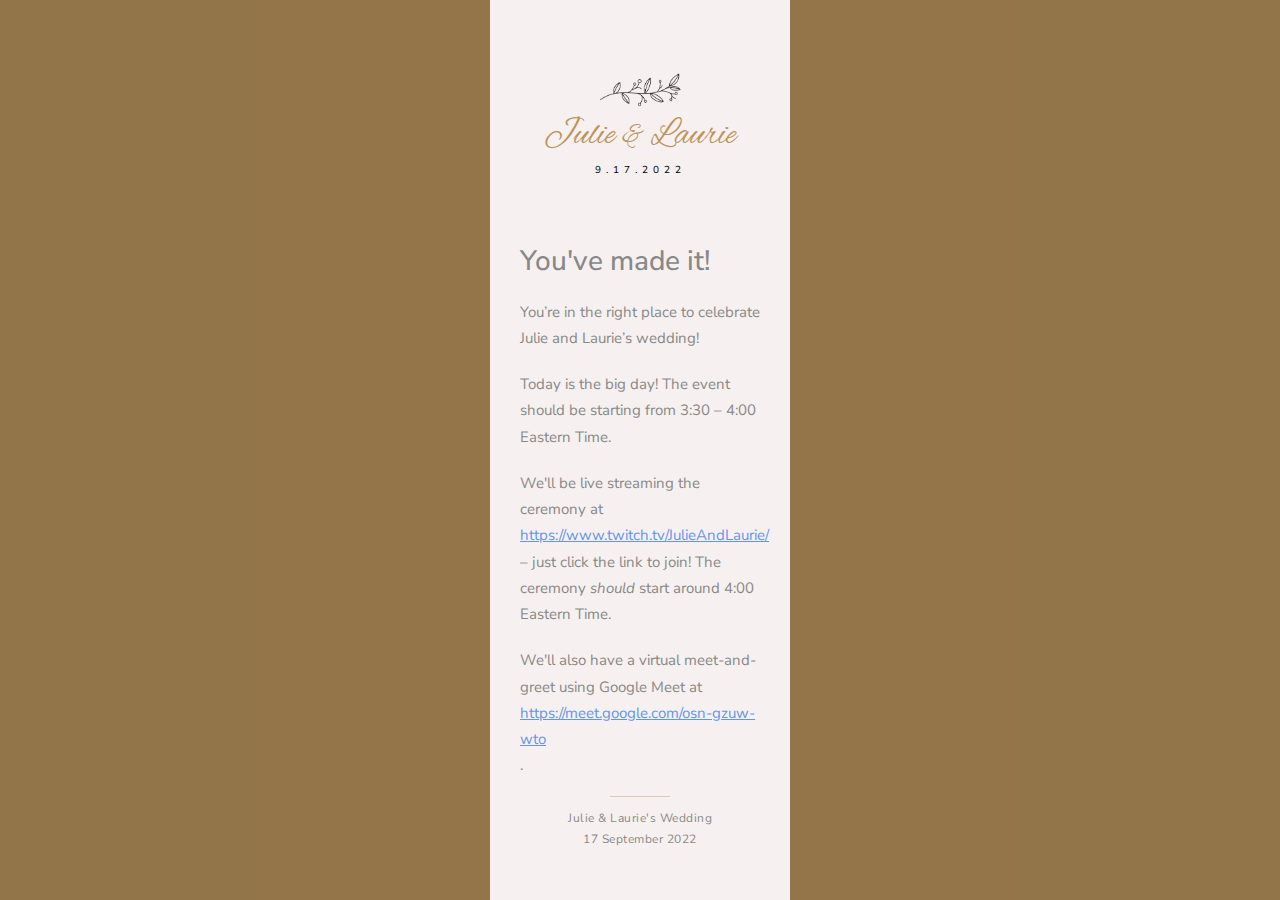
==== commit ee149314: "game day" ====
--- a/index.html
+++ b/index.html
@@ -68,7 +68,17 @@
             <h3>You've made it! </h3>
             <p>You’re in the right place to celebrate Julie and Laurie’s wedding!</p>
              
-            <p>Please check back after 3:30pm Eastern Time on Saturday, September 17th, for instructions on how to participate.</p>
+            <p>Today is the big day! The event should be starting from 3:30 – 4:00 Eastern Time.</p>
+            <p>
+              We'll be live streaming the ceremony at <a href="https://www.twitch.tv/JulieAndLaurie/" target="_blank">https://www.twitch.tv/JulieAndLaurie/</a> 
+              – just click the link to join! The ceremony <em>should</em> start around 4:00 Eastern Time.
+            </p>
+
+            <p>
+              We'll also have a virtual meet-and-greet using Google Meet at 
+              <a href="https://meet.google.com/osn-gzuw-wto" target="_blank">https://meet.google.com/osn-gzuw-wto</a>.
+            </p>
+
             <!-- Sidebar Footer -->
             <div class="footer1"> <span class="separator"></span>
                 <p>Julie &amp; Laurie's Wedding<br>17 September 2022</p>
--- a/assets/overrides.css
+++ b/assets/overrides.css
@@ -11,4 +11,9 @@
 body.overridden h3 {
   color: #888;
   font-family: 'Nunito Sans', sans-serif;
+}
+
+body.overridden p a {
+  color: cornflowerblue;
+  text-decoration: underline;
 }